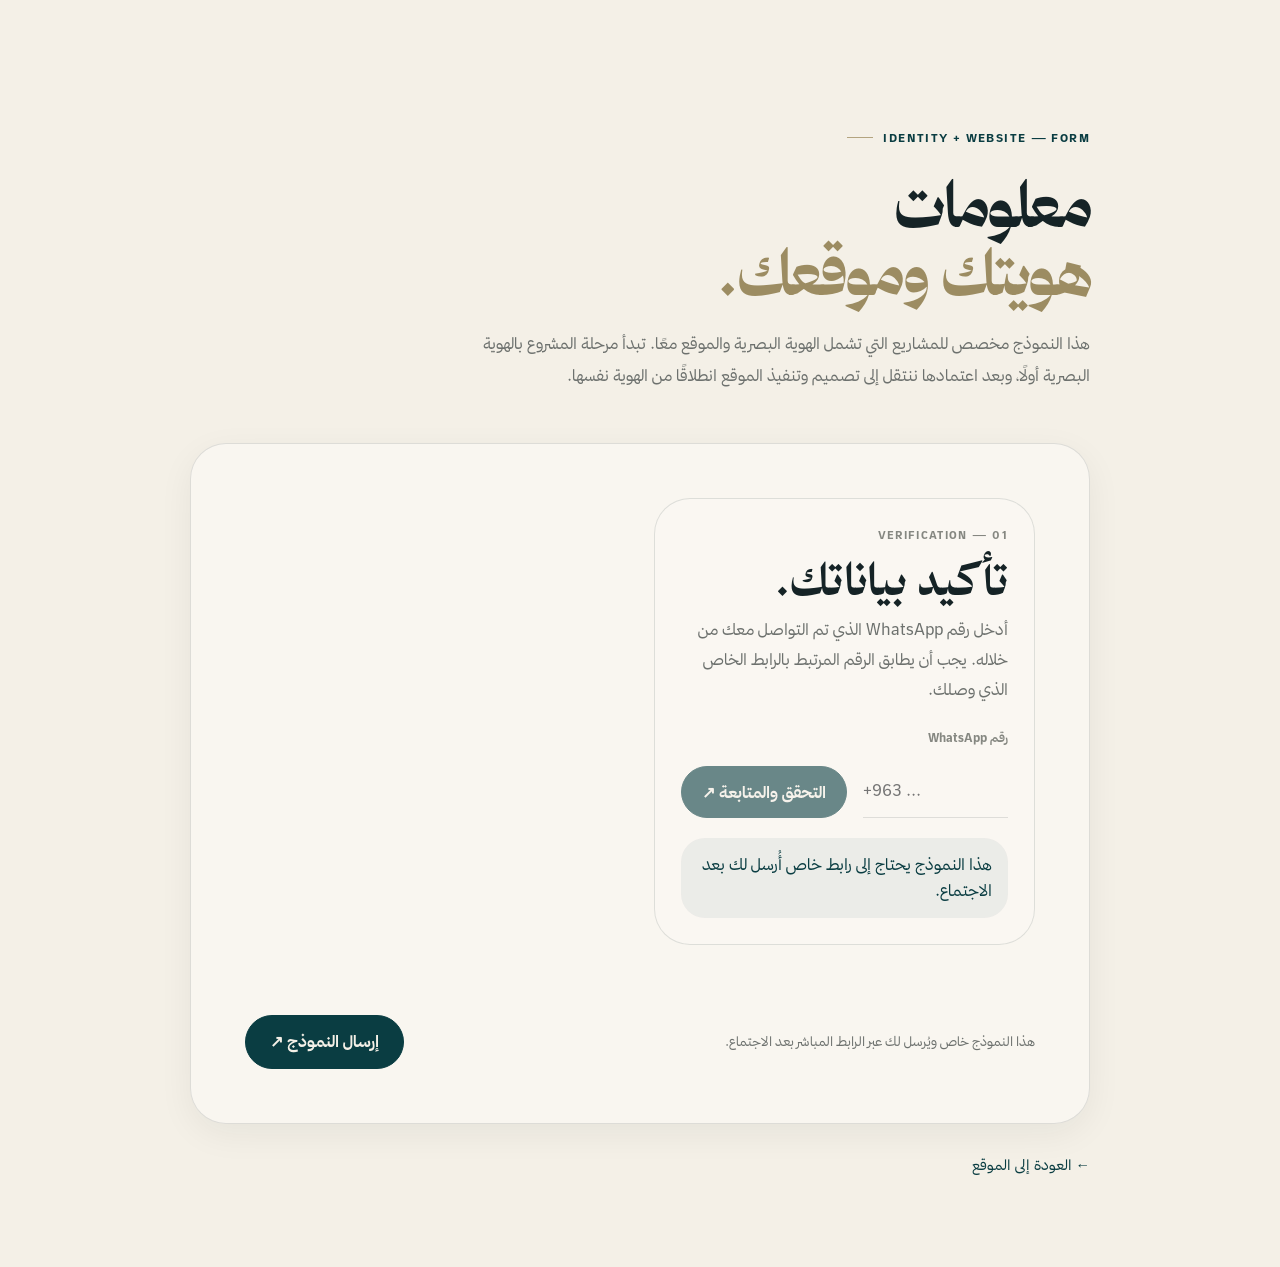
==== form-identity-website/index.html @ 408573a0 "3.8" ====
<!DOCTYPE html><html lang="ar" dir="rtl"><head><meta charset="UTF-8"><meta name="viewport" content="width=device-width, initial-scale=1.0"><meta name="robots" content="noindex, nofollow"><title>معلومات الهوية والموقع | أحمد خليل</title><link rel="icon" type="image/png" href="../assets/images/ahmad-icon.png"><link rel="stylesheet" href="../css/variables.css"><link rel="stylesheet" href="../css/reset.css"><link rel="stylesheet" href="../css/background.css"><link rel="stylesheet" href="../css/base.css"><link rel="stylesheet" href="../css/components.css"><link rel="stylesheet" href="../css/sections.css"><link rel="stylesheet" href="../css/responsive.css"><link rel="stylesheet" href="../css/forms.css"></head><body class="site-body"><main class="form-page"><div class="container form-page-shell"><header class="form-page-head"><p class="section-label">IDENTITY + WEBSITE — FORM</p><h1 class="form-page-title">معلومات <span>هويتك وموقعك.</span></h1><p class="form-page-intro">هذا النموذج مخصص للمشاريع التي تشمل الهوية البصرية والموقع معًا. تبدأ مرحلة المشروع بالهوية البصرية أولًا، وبعد اعتمادها ننتقل إلى تصميم وتنفيذ الموقع انطلاقًا من الهوية نفسها.</p></header><section class="form-card"><form class="form-page-form combined-questionnaire" id="identity-website-form" action="#" method="POST"><div class="form-verification" id="form-verification"><div class="form-verification-head"><p class="form-verification-label">01 — VERIFICATION</p><h2>تأكيد بياناتك.</h2><p>أدخل رقم WhatsApp الذي تم التواصل معك من خلاله. يجب أن يطابق الرقم المرتبط بالرابط الخاص الذي وصلك.</p></div><div class="form-verification-row"><label for="verify-whatsapp-number">رقم WhatsApp</label><input id="verify-whatsapp-number" type="tel" inputmode="tel" dir="ltr" placeholder="+963 ..." autocomplete="tel"><button type="button" id="verify-whatsapp">التحقق والمتابعة ↗</button></div><div id="verify-message" class="page-message" hidden></div></div><input type="hidden" name="token" id="form-token"><input type="hidden" name="client-id" id="verified-client-id"><input type="hidden" name="project-id" id="verified-project-id"><input type="hidden" name="whatsapp" id="verified-whatsapp"><div id="combined-fields" hidden><div class="form-section-divider"><p class="section-label">02 — IDENTITY</p><h2>الهوية البصرية</h2><p>هذا القسم يمثل الأساس الذي سينطلق منه الموقع لاحقًا.</p></div>
<div class="form-page-field full"><label for="identity-q1">1. ما هي اللغة الرئيسية؟ وهل تريد استخدام لغة واحدة فقط؟</label><textarea id="identity-q1" name="identity-q1" required></textarea></div>
<div class="form-page-field full"><label for="identity-q2">2. ما هي الطريقة الصحيحة لكتابة الاسم باللغة/اللغات المختارة؟</label><textarea id="identity-q2" name="identity-q2"></textarea></div>
<div class="form-page-field full"><label for="identity-q3">3. ما هو معنى الاسم بالضبط؟ ولماذا تم اختيار هذا الاسم بالتحديد؟</label><textarea id="identity-q3" name="identity-q3"></textarea></div>
<div class="form-page-field full"><label for="identity-q4">4. من هم المنافسون الرئيسيون لك؟</label><textarea id="identity-q4" name="identity-q4"></textarea></div>
<div class="form-page-field full"><label for="identity-q5">5. ما الذي يميزك عن هؤلاء المنافسين؟</label><textarea id="identity-q5" name="identity-q5"></textarea></div>
<div class="form-page-field full"><label for="identity-q6">6. ما هي الفكرة التي تريد مني أن أعمل عليها أثناء تصميم الشعار؟</label><textarea id="identity-q6" name="identity-q6"></textarea></div>
<div class="form-page-field full"><label for="identity-q7">7. هل سيحتوي الشعار على رسالة قصيرة "Slogan"؟ وما هو؟</label><textarea id="identity-q7" name="identity-q7"></textarea></div>
<div class="form-page-field full"><label for="identity-q8">8. ما الرسالة أو العاطفة التي تريد أن يصورها شعارك؟</label><textarea id="identity-q8" name="identity-q8"></textarea></div>
<div class="form-page-field full"><label for="identity-q9">9. ما هي الشعارات/الهويات التي قد نالت إعجابك؟ (صورة/رابط)</label><textarea id="identity-q9" name="identity-q9"></textarea></div>
<div class="form-page-field full"><label for="identity-q10">10. ما هي الخطوط التي تحبها؟ (صورة/رابط/اسم خط)</label><textarea id="identity-q10" name="identity-q10"></textarea></div>
<div class="form-page-field full"><label for="identity-q11">11. هل هناك ألوان محددة تريد استخدامها؟ (صورة/رابط/لون/كود اللون)</label><textarea id="identity-q11" name="identity-q11"></textarea></div>
<div class="form-page-field full"><label for="identity-q12">12. ما هي الشعارات التي تكرهها؟ (صورة/رابط)</label><textarea id="identity-q12" name="identity-q12"></textarea></div>
<div class="form-page-field full"><label for="identity-q13">13. ما هي الألوان التي تكرهها؟ (صورة/رابط/لون)</label><textarea id="identity-q13" name="identity-q13"></textarea></div>
<div class="form-page-field full"><label for="identity-q14">14. ما هي الخطوط التي تكرهها؟ (صورة/رابط/اسم خط)</label><textarea id="identity-q14" name="identity-q14"></textarea></div>
<div class="form-page-field full"><label>15. ما هي العناصر المطلوبة للهوية البصرية بالضبط؟</label><div class="form-checks">
<label><input type="checkbox" name="identity-elements[]" value="تصميم شعار"> تصميم شعار</label><label><input type="checkbox" name="identity-elements[]" value="الألوان والخطوط"> الألوان والخطوط</label><label><input type="checkbox" name="identity-elements[]" value="الأوراق الرسمية"> الأوراق الرسمية (ترويسة، بطاقة عمل، ...إلخ)</label><label><input type="checkbox" name="identity-elements[]" value="التعبئة والتغليف والمطبوعات"> التعبئة والتغليف والمطبوعات</label><label><input type="checkbox" name="identity-elements[]" value="أنماط العلامة التجارية"> أنماط العلامة التجارية</label><label><input type="checkbox" name="identity-elements[]" value="أيقونات العلامة التجارية"> أيقونات العلامة التجارية</label><label><input type="checkbox" name="identity-elements[]" value="وسائل التواصل الاجتماعي"> وسائل التواصل الاجتماعي (الأغلفة والملف الشخصي)</label><label><input type="checkbox" name="identity-elements[]" value="أسلوب التصوير الفوتوغرافي"> أسلوب التصوير الفوتوغرافي (كيفية استخدام الصور)</label><label><input type="checkbox" name="identity-elements[]" value="إرشادات هوية العلامة التجارية"> إرشادات هوية العلامة التجارية (كيفية استخدام العلامة التجارية)</label><label><input type="checkbox" name="identity-elements[]" value="عناصر إضافية"> عناصر إضافية (الملصقات، الهدايا، ...إلخ)</label><label><input type="checkbox" name="identity-elements[]" value="تصميم الموقع"> تصميم الموقع</label></div></div>
<div class="form-page-field full"><label>16. ما هو نمط الشعارات الذي تفضله؟ (اختر واحد أو إثنين فقط)</label><div class="form-checks"><label><input type="checkbox" name="identity-logo-style[]" value="شعار حرفي"> شعار حرفي</label><label><input type="checkbox" name="identity-logo-style[]" value="شعار رمزي"> شعار رمزي</label><label><input type="checkbox" name="identity-logo-style[]" value="شعار نصي"> شعار نصي</label><label><input type="checkbox" name="identity-logo-style[]" value="شعار مزيج"> شعار مزيج</label><label><input type="checkbox" name="identity-logo-style[]" value="شعار رسومي / شخصية"> شعار رسومي / شخصية</label></div></div>
<div class="form-page-field"><label for="brand-name">اسم العميل / العلامة</label><input id="identity-brand-name" name="identity-brand-name" type="text" required></div><div class="form-page-field"><label for="brand-whatsapp">رقم واتساب</label><input id="brand-whatsapp" name="whatsapp" type="tel" inputmode="tel" dir="ltr" placeholder="+963 ..." required></div>
<div class="form-section-divider"><p class="section-label">03 — WEBSITE</p><h2>الموقع الشخصي</h2><p>بعد تحديد أساس الهوية، ننتقل إلى المعلومات الخاصة بالموقع ومحتواه وتجربته.</p></div>
<div class="form-page-field full"><label for="website-q1">1. ما الهدف الرئيسي من الموقع؟ وماذا تريد أن يحقق للزائر أو لك؟</label><textarea id="website-q1" name="website-q1" required></textarea></div>
<div class="form-page-field full"><label for="website-q2">2. من هو الجمهور المستهدف للموقع؟ ومن تريد أن يصل إليه أولًا؟</label><textarea id="website-q2" name="website-q2" required></textarea></div>
<div class="form-page-field full"><label for="website-q3">3. ما المعلومات أو الخدمات الأساسية التي تريد عرضها في الموقع؟</label><textarea id="website-q3" name="website-q3" required></textarea></div>
<div class="form-page-field full"><label for="website-q4">4. ما الصفحات أو الأقسام التي تتوقع وجودها في الموقع؟</label><textarea id="website-q4" name="website-q4" placeholder="مثال: الرئيسية، عني، الخدمات، الأعمال، تواصل..."></textarea></div>
<div class="form-page-field full"><label for="website-q5">5. هل لديك محتوى جاهز للموقع؟ (نبذة، نصوص، صور، أعمال، روابط، شهادات...)</label><textarea id="website-q5" name="website-q5"></textarea></div>
<div class="form-page-field full"><label for="website-q6">6. هل توجد معلومات أو صفحات أو أقسام لا تريد إضافتها للموقع؟</label><textarea id="website-q6" name="website-q6"></textarea></div>
<div class="form-page-field full"><label for="website-q7">7. ما اللغات التي تريد استخدامها في الموقع؟ وهل تريد الموقع ثنائي اللغة؟</label><textarea id="website-q7" name="website-q7" required></textarea></div>
<div class="form-page-field full"><label for="website-q8">8. ما الانطباع الذي تريد أن يتركه الموقع عنك؟ صف الإحساس أو الشخصية التي تريدها.</label><textarea id="website-q8" name="website-q8" required></textarea></div>
<div class="form-page-field full"><label for="website-q9">9. هل لديك مواقع أعجبتك أو تريد الاستفادة منها كمرجع؟ أرسل الروابط واذكر ما أعجبك في كل موقع.</label><textarea id="website-q9" name="website-q9"></textarea></div>
<div class="form-page-field full"><label for="website-q10">10. هل هناك مواقع أو أساليب لا تعجبك؟ أرسل الروابط أو صف ما تريد تجنبه.</label><textarea id="website-q10" name="website-q10"></textarea></div>
<div class="form-page-field full"><label for="website-q11">11. هل لديك هوية بصرية معتمدة أو ألوان وخطوط يجب الالتزام بها؟</label><textarea id="website-q11" name="website-q11"></textarea></div>
<div class="form-page-field full"><label for="website-q12">12. ما الأعمال أو المشاريع أو الإنجازات التي تريد إبرازها في الموقع؟ وكيف تفضل ترتيبها أو عرضها؟</label><textarea id="website-q12" name="website-q12"></textarea></div>
<div class="form-page-field full"><label for="website-q13">13. ما طرق التواصل أو الروابط التي تريد أن تكون واضحة للزائر؟</label><textarea id="website-q13" name="website-q13" placeholder="مثال: WhatsApp، Email، Instagram، LinkedIn، Behance..."></textarea></div>
<div class="form-page-field full"><label for="website-q14">14. هل تحتاج إلى وظائف أو تفاعلات محددة داخل الموقع؟</label><textarea id="website-q14" name="website-q14" placeholder="مثال: نموذج تواصل، روابط خارجية، معرض أعمال، مشاركة، تبديل لغة، حركات بسيطة..."></textarea></div>
<div class="form-page-field full"><label for="website-q15">15. هل لديك دومين أو موقع حالي نحتاج إلى الاعتماد عليه أو تطويره؟ أرسل الرابط إن وجد.</label><textarea id="website-q15" name="website-q15"></textarea></div>
<div class="form-page-field full"><label for="website-q16">16. هل هناك أي متطلبات أو ملاحظات أو تفاصيل إضافية يجب أن أعرفها قبل بدء تصميم الموقع؟</label><textarea id="website-q16" name="website-q16"></textarea></div>
<div class="form-page-field"><label for="website-name">اسم العميل / صاحب الموقع</label><input id="website-client-name" name="website-client-name" type="text" required></div>
<div class="form-page-field"><label for="website-whatsapp">رقم WhatsApp</label><input id="website-whatsapp" name="whatsapp" type="tel" inputmode="tel" dir="ltr" placeholder="+963 ..." required readonly></div>
</div><div class="form-page-submit"><span class="form-page-note">هذا النموذج خاص ويُرسل لك عبر الرابط المباشر بعد الاجتماع.</span><button type="submit">إرسال النموذج ↗</button></div></form><div id="form-message" class="page-message" hidden></div></section><a class="form-page-back" href="../">← العودة إلى الموقع</a></div></main><script src="../js/form-config.js"></script><script src="../js/form-schema.js"></script><script src="../js/form-guard.js"></script><script src="../js/identity-website-form.js"></script></body></html>
---- css/variables.css ----
/* =========================================
   AHMAD KHALEL — BRAND TOKENS
   Local font system
   ========================================= */

@font-face {
    font-family: "Thmanyah Sans";
    src: url("../assets/fonts/sans/thmanyahsans-Light.otf") format("opentype");
    font-weight: 300;
    font-style: normal;
    font-display: swap;
}

@font-face {
    font-family: "Thmanyah Sans";
    src: url("../assets/fonts/sans/thmanyahsans-Regular.otf") format("opentype");
    font-weight: 400;
    font-style: normal;
    font-display: swap;
}

@font-face {
    font-family: "Thmanyah Sans";
    src: url("../assets/fonts/sans/thmanyahsans-Medium.otf") format("opentype");
    font-weight: 500;
    font-style: normal;
    font-display: swap;
}

@font-face {
    font-family: "Thmanyah Sans";
    src: url("../assets/fonts/sans/thmanyahsans-Bold.otf") format("opentype");
    font-weight: 700;
    font-style: normal;
    font-display: swap;
}

@font-face {
    font-family: "Thmanyah Sans";
    src: url("../assets/fonts/sans/thmanyahsans-Black.otf") format("opentype");
    font-weight: 900;
    font-style: normal;
    font-display: swap;
}

@font-face {
    font-family: "Thmanyah Serif Display";
    src: url("../assets/fonts/serifdisplay/thmanyahserifdisplay-Light.otf") format("opentype");
    font-weight: 300;
    font-style: normal;
    font-display: swap;
}

@font-face {
    font-family: "Thmanyah Serif Display";
    src: url("../assets/fonts/serifdisplay/thmanyahserifdisplay-Regular.otf") format("opentype");
    font-weight: 400;
    font-style: normal;
    font-display: swap;
}

@font-face {
    font-family: "Thmanyah Serif Display";
    src: url("../assets/fonts/serifdisplay/thmanyahserifdisplay-Medium.otf") format("opentype");
    font-weight: 500;
    font-style: normal;
    font-display: swap;
}

@font-face {
    font-family: "Thmanyah Serif Display";
    src: url("../assets/fonts/serifdisplay/thmanyahserifdisplay-Bold.otf") format("opentype");
    font-weight: 700;
    font-style: normal;
    font-display: swap;
}

@font-face {
    font-family: "Thmanyah Serif Display";
    src: url("../assets/fonts/serifdisplay/thmanyahserifdisplay-Black.otf") format("opentype");
    font-weight: 900;
    font-style: normal;
    font-display: swap;
}

:root {
    --color-bg: #F4F0E7;
    --color-bg-soft: #EDE7D9;
    --color-surface: #FBF9F4;
    --color-surface-strong: #E6DFD0;

    --color-text: #152326;
    --color-text-muted: #6D716E;
    --color-text-soft: #858781;

    --color-primary: #0A3D42;
    --color-primary-hover: #062F33;
    --color-accent: #B3A480;
    --color-accent-deep: #9C8C62;

    --color-border: rgba(21, 35, 38, 0.12);
    --color-border-strong: rgba(21, 35, 38, 0.22);
    --color-light-border: rgba(255, 255, 255, 0.16);

    --font-body: "Thmanyah Sans", sans-serif;
    --font-display: "Thmanyah Serif Display", serif;

    --text-xs: 0.72rem;
    --text-sm: 0.875rem;
    --text-base: 1rem;
    --text-lg: 1.125rem;

    --container-width: 1240px;
    --container-padding: 28px;
    --section-spacing: clamp(88px, 10vw, 144px);

    --radius-sm: 14px;
    --radius-md: 24px;
    --radius-lg: 36px;
    --radius-xl: 52px;
    --radius-pill: 999px;

    --shadow-soft: 0 18px 60px rgba(21, 35, 38, 0.08);
    --shadow-card: 0 10px 35px rgba(21, 35, 38, 0.06);

    --transition-fast: 180ms cubic-bezier(0.22, 1, 0.36, 1);
    --transition-normal: 360ms cubic-bezier(0.22, 1, 0.36, 1);
    --transition-slow: 700ms cubic-bezier(0.22, 1, 0.36, 1);
}
---- css/background.css ----
/* =========================================
   BACKGROUND SYSTEM
   ========================================= */

body {
    background:
        radial-gradient(circle at 10% 8%, rgba(179, 164, 128, 0.11), transparent 24rem),
        radial-gradient(circle at 92% 20%, rgba(10, 61, 66, 0.08), transparent 28rem),
        var(--color-bg);
}

.site-body {
    position: relative;
    isolation: isolate;
}

.site-body::before {
    content: "";
    position: fixed;
    inset: 0;
    z-index: -3;
    pointer-events: none;
    background:
        linear-gradient(90deg, transparent 0, transparent calc(100% - 1px), rgba(21, 35, 38, 0.03) 100%);
    opacity: 0.45;
}

.brand-decoration {
    position: fixed;
    z-index: -2;
    pointer-events: none;
    border-radius: 999px;
    filter: blur(0.2px);
    opacity: 0.45;
}

.brand-decoration-teal {
    width: 320px;
    height: 320px;
    left: -180px;
    top: 34%;
    background: rgba(10, 61, 66, 0.08);
}

.brand-decoration-gold {
    width: 260px;
    height: 260px;
    right: -130px;
    top: 9%;
    background: rgba(179, 164, 128, 0.14);
}

@media (max-width: 768px) {
    .brand-decoration-teal {
        width: 220px;
        height: 220px;
        left: -150px;
    }

    .brand-decoration-gold {
        width: 180px;
        height: 180px;
        right: -100px;
    }
}
---- css/base.css ----
/* =========================================
   LAYOUT SYSTEM
   ========================================= */

.container {
    width: min(
        100% - (var(--container-padding) * 2),
        var(--container-width)
    );
    margin-inline: auto;
}

section {
    width: 100%;
}

.section {
    position: relative;
    padding-block: var(--section-spacing);
}

.section-brand::before {
    content: "";
    position: absolute;
    left: var(--container-padding);
    right: var(--container-padding);
    top: 0;
    height: 1px;
    background: var(--color-border);
}

.section-label {
    display: inline-flex;
    align-items: center;
    gap: 10px;
    margin-bottom: 22px;
    color: var(--color-primary);
    font-family: var(--font-body);
    font-size: var(--text-xs);
    font-weight: 700;
    letter-spacing: 0.12em;
    direction: ltr;
    text-transform: uppercase;
}

.section-label::before {
    content: "";
    width: 26px;
    height: 1px;
    background: var(--color-accent);
}

.section-title {
    font-family: var(--font-display);
    font-weight: 700;
    max-width: 620px;
    font-size: clamp(2.2rem, 4.4vw, 4.35rem);
    line-height: 1.2;
    letter-spacing: -0.045em;
}

.section-title span {
    display: block;
    color: var(--color-accent-deep);
}

[dir="rtl"] .section-title {
    letter-spacing: -0.035em;
}
---- css/components.css ----
/* =========================================
   HEADER
   ========================================= */

.site-header {
    position: sticky;
    top: 0;
    z-index: 1000;
    width: 100%;
    background: rgba(244, 240, 231, 0.96);
    border-bottom: 1px solid transparent;
    backdrop-filter: blur(18px);
    -webkit-backdrop-filter: blur(18px);
    transform: translateY(0);
    transition:
        transform var(--transition-normal),
        background var(--transition-normal),
        border-color var(--transition-normal);
}

.site-header.header-scrolled {
    border-bottom-color: var(--color-border);
    background: rgba(244, 240, 231, 0.88);
}

.site-header.header-hidden {
    transform: translateY(-110%);
}

.header-inner {
    min-height: 82px;
    display: flex;
    align-items: center;
    justify-content: space-between;
    gap: 28px;
}

.brand {
    position: relative;
    display: inline-flex;
    flex-direction: column;
    align-items: flex-start;
    justify-content: center;
    flex-shrink: 0;
    line-height: 1;
}

.brand-logo {
    display: block;
    width: clamp(118px, 10vw, 156px);
    height: auto;
    object-fit: contain;
}

.brand-logo-en { display: none; }
html[dir="ltr"] .brand-logo-ar { display: none; }
html[dir="ltr"] .brand-logo-en { display: block; }

.brand::before {
    content: "";
    position: absolute;
    width: 8px;
    height: 8px;
    right: -15px;
    top: -4px;
    transform: rotate(45deg);
    border-radius: 2px;
    background: var(--color-primary);
}


.main-nav {
    display: flex;
    align-items: center;
    gap: 8px;
    margin-inline: auto;
    padding: 6px;
    border: 1px solid var(--color-border);
    border-radius: var(--radius-pill);
    background: rgba(251, 249, 244, 0.7);
}

.nav-link {
    position: relative;
    padding: 9px 13px;
    border-radius: var(--radius-pill);
    color: var(--color-text-muted);
    font-size: var(--text-sm);
    transition:
        color var(--transition-fast),
        background var(--transition-fast),
        transform var(--transition-fast);
}

.nav-link:hover,
.nav-link.active {
    color: var(--color-primary);
    background: rgba(179, 164, 128, 0.13);
}

.nav-link:active {
    transform: scale(0.98);
}

.nav-link::after {
    display: none;
}

.language-toggle,
.header-cta,
.menu-toggle {
    flex-shrink: 0;
}

.language-toggle {
    min-width: 42px;
    height: 42px;
    display: inline-flex;
    align-items: center;
    justify-content: center;
    padding-inline: 9px;
    border: 1px solid var(--color-border-strong);
    border-radius: var(--radius-pill);
    color: var(--color-primary);
    background: transparent;
    font-family: var(--font-body);
    font-size: 0.72rem;
    font-weight: 700;
    letter-spacing: 0.03em;
    direction: ltr;
    transition: all var(--transition-fast);
}

.language-toggle:hover {
    background: var(--color-primary);
    color: var(--color-bg);
    border-color: var(--color-primary);
}

.header-cta {
    min-height: 44px;
    display: inline-flex;
    align-items: center;
    justify-content: center;
    padding-inline: 19px;
    border-radius: var(--radius-pill);
    color: var(--color-bg);
    background: var(--color-primary);
    font-size: var(--text-sm);
    font-weight: 700;
    transition:
        transform var(--transition-fast),
        background var(--transition-fast);
}

.header-cta:hover {
    background: var(--color-primary-hover);
    transform: translateY(-2px);
}

.menu-toggle {
    display: none;
    width: 44px;
    height: 44px;
    align-items: center;
    justify-content: center;
    flex-direction: column;
    gap: 6px;
    border: 1px solid var(--color-border-strong);
    border-radius: 50%;
}

.menu-toggle span {
    width: 18px;
    height: 1.5px;
    background: var(--color-primary);
    transition: transform var(--transition-normal);
}

.menu-toggle.active span:first-child {
    transform: translateY(3.75px) rotate(45deg);
}

.menu-toggle.active span:last-child {
    transform: translateY(-3.75px) rotate(-45deg);
}

/* =========================================
   HERO
   ========================================= */

.hero-content {
    position: relative;
    z-index: 2;
}

.hero-eyebrow {
    display: inline-flex;
    align-items: center;
    gap: 11px;
    margin-bottom: 25px;
    color: var(--color-primary);
    font-size: var(--text-sm);
    font-weight: 600;
}

.hero-eyebrow::before {
    content: "";
    width: 34px;
    height: 1px;
    background: var(--color-accent);
}

.hero-description {
    max-width: 620px;
    margin-top: 30px;
    color: var(--color-text-muted);
    font-size: 1.03rem;
    line-height: 2;
}

.hero-actions {
    display: flex;
    align-items: center;
    gap: 12px;
    margin-top: 38px;
}

.button {
    min-height: 54px;
    display: inline-flex;
    align-items: center;
    justify-content: center;
    gap: 10px;
    padding-inline: 23px;
    border-radius: var(--radius-pill);
    font-size: var(--text-sm);
    font-weight: 700;
    transition:
        transform var(--transition-fast),
        background var(--transition-fast),
        color var(--transition-fast),
        border-color var(--transition-fast);
}

.button-primary {
    color: var(--color-bg);
    background: var(--color-primary);
    box-shadow: 0 12px 28px rgba(10, 61, 66, 0.16);
}

.button-primary:hover {
    background: var(--color-primary-hover);
    transform: translateY(-3px);
}

.button-secondary {
    border: 1px solid var(--color-border-strong);
    color: var(--color-primary);
    background: rgba(251, 249, 244, 0.62);
}

.button-secondary:hover {
    border-color: var(--color-primary);
    background: var(--color-surface);
    transform: translateY(-3px);
}

.hero-brand-composition {
    min-height: 510px;
}

.hero-visual-frame {
    position: relative;
    width: min(100%, 470px);
    aspect-ratio: 1 / 1;
    display: flex;
    align-items: center;
    justify-content: center;
    overflow: hidden;
    border: 1px solid rgba(10, 61, 66, 0.16);
    border-radius: 43% 57% 50% 50% / 49% 47% 53% 51%;
    background:
        radial-gradient(circle at 34% 28%, rgba(179, 164, 128, 0.20), transparent 28%),
        linear-gradient(145deg, #F9F7F0, #E9E1D2);
    box-shadow: var(--shadow-soft);
    animation: hero-breathe 8s ease-in-out infinite;
}

.hero-visual-frame::after {
    content: "";
    position: absolute;
    inset: 16px;
    border: 1px solid rgba(10, 61, 66, 0.10);
    border-radius: 46% 54% 55% 45% / 51% 47% 53% 49%;
}

.hero-profile-image {
    position: absolute;
    inset: 7%;
    z-index: 1;
    width: 86%;
    height: 86%;
    object-fit: contain;
    object-position: center;
    filter: drop-shadow(0 18px 28px rgba(10, 61, 66, 0.14));
}

.hero-shape {
    position: absolute;
    pointer-events: none;
    border-radius: 36% 64% 48% 52% / 58% 41% 59% 42%;
}

.hero-shape-large {
    width: 54%;
    height: 54%;
    background: var(--color-primary);
    left: 8%;
    bottom: 4%;
    transform: rotate(-17deg);
    opacity: 0.96;
}

.hero-shape-small {
    width: 28%;
    height: 28%;
    right: 4%;
    top: 12%;
    background: var(--color-accent);
    transform: rotate(18deg);
}

.hero-diamond {
    position: absolute;
    width: 34px;
    height: 34px;
    z-index: 3;
    border-radius: 7px;
    transform: rotate(45deg);
    background: var(--color-primary);
}

.hero-diamond-top {
    top: 11%;
    left: 18%;
}

.hero-diamond-bottom {
    right: 18%;
    bottom: 13%;
    width: 24px;
    height: 24px;
    background: var(--color-accent);
}

.hero-visual-number,
.hero-visual-text,
.hero-visual-line {
    position: absolute;
    z-index: 4;
}

.hero-visual-number {
    top: 28px;
    right: 34px;
    color: var(--color-primary);
    font-family: var(--font-body);
    font-size: 0.72rem;
    font-weight: 700;
    letter-spacing: 0.08em;
}

.hero-visual-line {
    width: 74px;
    height: 1px;
    left: 34px;
    top: 50%;
    background: var(--color-accent);
    transform: rotate(-8deg);
}

.hero-visual-text {
    left: 28px;
    bottom: 28px;
    color: rgba(244, 240, 231, 0.9);
    font-family: var(--font-body);
    font-size: 0.77rem;
    font-weight: 700;
    line-height: 1.35;
    letter-spacing: 0.15em;
    direction: ltr;
}

@keyframes hero-breathe {
    0%, 100% { transform: translateY(0) rotate(0deg); }
    50% { transform: translateY(-6px) rotate(1deg); }
}

/* =========================================
   ABOUT
   ========================================= */

.about-inner {
    display: grid;
    grid-template-columns: 0.82fr 1.18fr;
    gap: clamp(50px, 9vw, 120px);
    align-items: start;
}

.section-intro {
    position: sticky;
    top: 120px;
}

.about-content {
    max-width: 700px;
}

.about-lead {
    max-width: 680px;
    font-size: clamp(1.42rem, 2.3vw, 2.1rem);
    line-height: 1.72;
    font-weight: 500;
    letter-spacing: -0.02em;
}

.about-text {
    margin-top: 25px;
    color: var(--color-text-muted);
    line-height: 2.05;
}

.about-details {
    display: grid;
    grid-template-columns: repeat(3, 1fr);
    gap: 14px;
    margin-top: 52px;
}

.about-detail {
    min-height: 150px;
    display: flex;
    flex-direction: column;
    justify-content: space-between;
    gap: 24px;
    padding: 22px;
    border: 1px solid var(--color-border);
    border-radius: var(--radius-md);
    background: rgba(251, 249, 244, 0.62);
    transition:
        transform var(--transition-normal),
        border-color var(--transition-normal),
        background var(--transition-normal);
}

.about-detail:hover {
    transform: translateY(-5px);
    border-color: rgba(10, 61, 66, 0.24);
    background: var(--color-surface);
}

.about-detail-number {
    color: var(--color-accent-deep);
    font-family: var(--font-body);
    font-size: 0.7rem;
    font-weight: 700;
    letter-spacing: 0.1em;
}

.about-detail strong {
    display: block;
    font-size: 1rem;
}

.about-detail div span {
    display: block;
    margin-top: 5px;
    color: var(--color-text-muted);
    font-family: var(--font-body);
    font-size: 0.68rem;
    direction: ltr;
}

.about-link {
    display: inline-flex;
    align-items: center;
    gap: 10px;
    margin-top: 38px;
    padding-bottom: 6px;
    border-bottom: 1px solid var(--color-primary);
    color: var(--color-primary);
    font-size: var(--text-sm);
    font-weight: 700;
    transition: gap var(--transition-normal);
}

.about-link:hover {
    gap: 17px;
}

/* =========================================
   SERVICES
   ========================================= */

.services-header,
.work-header,
.process-header {
    display: grid;
    grid-template-columns: 1fr 0.9fr;
    gap: clamp(40px, 8vw, 100px);
    align-items: end;
    margin-bottom: 58px;
}

.services-intro,
.work-intro,
.process-intro {
    max-width: 500px;
    color: var(--color-text-muted);
    line-height: 2;
}

.services-list {
    display: grid;
    gap: 14px;
}

.service-item {
    position: relative;
    display: grid;
    grid-template-columns: 74px 1fr 44px;
    gap: 26px;
    align-items: center;
    padding: 32px 34px;
    overflow: hidden;
    border: 1px solid var(--color-border);
    border-radius: var(--radius-lg);
    background: rgba(251, 249, 244, 0.64);
    transition:
        transform var(--transition-normal),
        border-color var(--transition-normal),
        background var(--transition-normal),
        box-shadow var(--transition-normal);
}

.service-item::before {
    content: "";
    position: absolute;
    width: 140px;
    height: 140px;
    left: -90px;
    bottom: -80px;
    border-radius: 48% 52% 50% 50%;
    background: rgba(10, 61, 66, 0.06);
    transition: transform var(--transition-slow);
}

.service-item:hover {
    transform: translateY(-6px);
    border-color: rgba(10, 61, 66, 0.22);
    background: var(--color-surface);
    box-shadow: var(--shadow-card);
}

.service-link {
    color: inherit;
    text-decoration: none;
}


.service-item:hover::before {
    transform: scale(1.3);
}

.service-number {
    align-self: start;
    padding-top: 5px;
    color: var(--color-accent-deep);
    font-family: var(--font-body);
    font-size: 0.74rem;
    font-weight: 700;
    letter-spacing: 0.08em;
}

.service-main {
    position: relative;
    z-index: 1;
}

.service-title-row {
    display: flex;
    align-items: baseline;
    gap: 14px;
    flex-wrap: wrap;
}

.service-title-row h3 {
    font-size: clamp(1.45rem, 2.3vw, 2.2rem);
    letter-spacing: -0.025em;
}

.service-title-en {
    color: var(--color-text-soft);
    font-family: var(--font-body);
    font-size: 0.63rem;
    font-weight: 700;
    letter-spacing: 0.12em;
    direction: ltr;
}

.service-main p {
    max-width: 700px;
    margin-top: 12px;
    color: var(--color-text-muted);
    font-size: 0.95rem;
    line-height: 1.95;
}

.service-arrow,
.project-arrow {
    position: relative;
    z-index: 1;
    display: inline-flex;
    align-items: center;
    justify-content: center;
    width: 44px;
    height: 44px;
    border: 1px solid var(--color-border);
    border-radius: 50%;
    color: var(--color-primary);
    font-family: var(--font-body);
    font-size: 1.15rem;
    transition:
        transform var(--transition-normal),
        background var(--transition-normal),
        color var(--transition-normal);
}

.service-item:hover .service-arrow {
    transform: translate(-3px, -3px) rotate(4deg);
    background: var(--color-primary);
    color: var(--color-bg);
}

.services-footer {
    display: flex;
    align-items: center;
    justify-content: space-between;
    gap: 24px;
    margin-top: 36px;
}

.services-footer p {
    color: var(--color-text-muted);
    font-size: var(--text-sm);
}

/* =========================================
   WORK
   ========================================= */

.work-filter {
    display: flex;
    align-items: center;
    gap: 8px;
    margin-top: 20px;
    padding: 8px;
    width: fit-content;
    border: 1px solid var(--color-border);
    border-radius: var(--radius-pill);
    background: rgba(251, 249, 244, 0.72);
}

.filter-button {
    padding: 9px 14px;
    border-radius: var(--radius-pill);
    color: var(--color-text-muted);
    font-size: var(--text-sm);
    transition:
        color var(--transition-fast),
        background var(--transition-fast);
}

.filter-button:hover,
.filter-button.active {
    color: var(--color-primary);
    background: rgba(179, 164, 128, 0.15);
}

.projects-grid {
    display: grid;
    grid-template-columns: repeat(2, 1fr);
    gap: 26px;
    margin-top: 34px;
}

.project-card {
    min-width: 0;
}

.project-image {
    position: relative;
    width: 100%;
    aspect-ratio: 4 / 3;
    overflow: hidden;
    border: 1px solid var(--color-border);
    border-radius: var(--radius-lg);
    background:
        linear-gradient(145deg, rgba(10, 61, 66, 0.97), rgba(13, 53, 57, 0.90));
    transition:
        transform var(--transition-normal),
        box-shadow var(--transition-normal);
}

.project-card:nth-child(2) .project-image {
    background:
        linear-gradient(145deg, #E9E1D2, #F7F4ED);
}

.project-card:nth-child(3) .project-image {
    background:
        linear-gradient(145deg, #B3A480, #C6B99A);
}

.project-card:nth-child(4) .project-image {
    background:
        linear-gradient(145deg, #0A3D42, #193E40);
}

.project-card:hover .project-image {
    transform: translateY(-5px);
    box-shadow: var(--shadow-card);
}

.project-image::before,
.project-image::after {
    content: "";
    position: absolute;
    border-radius: 50%;
}

.project-image::before {
    width: 42%;
    height: 72%;
    right: -7%;
    top: -12%;
    background: rgba(179, 164, 128, 0.45);
    transform: rotate(20deg);
}

.project-image::after {
    width: 30px;
    height: 30px;
    left: 18%;
    bottom: 15%;
    border-radius: 7px;
    background: var(--color-bg);
    transform: rotate(45deg);
}

.project-placeholder-content {
    position: absolute;
    inset: 0;
    z-index: 1;
    display: flex;
    align-items: flex-start;
    justify-content: flex-end;
    flex-direction: column;
    gap: 8px;
    padding: 28px;
}

.project-placeholder-content span {
    color: rgba(244, 240, 231, 0.72);
    font-family: var(--font-body);
    font-size: 0.68rem;
    font-weight: 700;
    letter-spacing: 0.14em;
    direction: ltr;
}

.project-card:nth-child(2) .project-placeholder-content span,
.project-card:nth-child(3) .project-placeholder-content span {
    color: rgba(21, 35, 38, 0.62);
}

.project-placeholder-content strong {
    color: var(--color-bg);
    font-size: 1.28rem;
}

.project-card:nth-child(2) .project-placeholder-content strong,
.project-card:nth-child(3) .project-placeholder-content strong {
    color: var(--color-primary);
}

.project-info {
    display: flex;
    align-items: flex-start;
    justify-content: space-between;
    gap: 20px;
    padding: 17px 3px 0;
}

.project-info h3 {
    font-size: 1.05rem;
}

.project-info p {
    margin-top: 5px;
    color: var(--color-text-muted);
    font-family: var(--font-body);
    font-size: 0.68rem;
    direction: ltr;
}

.project-card:hover .project-arrow {
    transform: translate(-3px, -3px);
    background: var(--color-primary);
    color: var(--color-bg);
}

.project-card.is-hidden {
    display: none;
}

.work-footer {
    margin-top: 38px;
    padding-top: 20px;
    border-top: 1px solid var(--color-border);
}

.work-footer p {
    color: var(--color-text-soft);
    font-size: var(--text-sm);
}

/* =========================================
   PROCESS
   ========================================= */

.process-list {
    display: grid;
    gap: 14px;
}

.process-item {
    display: grid;
    grid-template-columns: 64px 1fr 90px;
    gap: 26px;
    align-items: center;
    padding: 30px 34px;
    border: 1px solid var(--color-border);
    border-radius: var(--radius-lg);
    background: rgba(251, 249, 244, 0.64);
    transition:
        transform var(--transition-normal),
        border-color var(--transition-normal),
        background var(--transition-normal);
}

.process-item:hover {
    transform: translateY(-4px);
    border-color: rgba(10, 61, 66, 0.22);
    background: var(--color-surface);
}

.process-number {
    color: var(--color-accent-deep);
    font-family: var(--font-body);
    font-size: 0.72rem;
    font-weight: 700;
    letter-spacing: 0.08em;
}

.process-content {
    max-width: 710px;
}

.process-title {
    display: flex;
    align-items: baseline;
    gap: 14px;
    flex-wrap: wrap;
}

.process-title h3 {
    font-size: clamp(1.35rem, 2.2vw, 2rem);
}

.process-title span {
    color: var(--color-text-soft);
    font-family: var(--font-body);
    font-size: 0.63rem;
    font-weight: 700;
    letter-spacing: 0.12em;
    direction: ltr;
}

.process-content p {
    margin-top: 10px;
    color: var(--color-text-muted);
    font-size: 0.94rem;
    line-height: 1.95;
}

.process-status {
    justify-self: end;
    min-width: 74px;
    padding: 7px 11px;
    border: 1px solid rgba(10, 61, 66, 0.14);
    border-radius: var(--radius-pill);
    color: var(--color-primary);
    background: rgba(179, 164, 128, 0.10);
    font-size: 0.72rem;
    text-align: center;
}

.process-note {
    display: flex;
    align-items: center;
    gap: 16px;
    margin-top: 30px;
    padding: 21px 24px;
    border: 1px solid var(--color-border);
    border-radius: var(--radius-md);
    background: rgba(179, 164, 128, 0.10);
}

.process-note-mark {
    display: flex;
    align-items: center;
    justify-content: center;
    width: 36px;
    height: 36px;
    flex-shrink: 0;
    border-radius: 50%;
    color: var(--color-bg);
    background: var(--color-primary);
    font-family: var(--font-body);
}

.process-note p {
    color: var(--color-text-muted);
    font-size: 0.88rem;
}

/* =========================================
   CONTACT
   ========================================= */

.contact {
    overflow: hidden;
    background: var(--color-primary);
    color: var(--color-bg);
}

.contact::before {
    content: "";
    position: absolute;
    width: 480px;
    height: 480px;
    right: -170px;
    top: -180px;
    border-radius: 48% 52% 60% 40% / 45% 54% 46% 55%;
    background: rgba(179, 164, 128, 0.13);
}

.contact-inner {
    position: relative;
    z-index: 1;
}

.contact .section-label {
    color: rgba(244, 240, 231, 0.72);
}

.contact .section-label::before {
    background: var(--color-accent);
}

.contact-title {
    font-family: var(--font-display);
    font-weight: 700;
    max-width: 730px;
    margin-top: 12px;
    font-size: clamp(2.2rem, 4.2vw, 4.45rem);
    line-height: 0.98;
    letter-spacing: -0.055em;
}

.contact-title span {
    display: block;
    color: var(--color-accent);
}

.contact-description {
    max-width: 460px;
    margin-top: 28px;
    color: rgba(244, 240, 231, 0.68);
    font-size: 1rem;
    line-height: 2;
}

.contact-details {
    margin-top: 52px;
    border-top: 1px solid var(--color-light-border);
}

.contact-method {
    display: flex;
    align-items: center;
    justify-content: space-between;
    gap: 24px;
    padding-block: 23px;
    border-bottom: 1px solid var(--color-light-border);
    transition:
        padding-inline var(--transition-normal),
        color var(--transition-fast);
}

.contact-method:hover {
    padding-inline: 10px;
    color: var(--color-accent);
}

.contact-method-info {
    display: flex;
    flex-direction: column;
    gap: 7px;
}

.contact-method-label {
    color: rgba(244, 240, 231, 0.48);
    font-family: var(--font-body);
    font-size: 0.63rem;
    font-weight: 700;
    letter-spacing: 0.13em;
    direction: ltr;
}

.contact-method-value {
    font-family: var(--font-body);
    font-size: 1rem;
    direction: ltr;
}

.contact-method-arrow {
    font-size: 1.2rem;
    transition: transform var(--transition-fast);
}

.contact-method:hover .contact-method-arrow {
    transform: translate(-3px, -3px);
}

.social-media {
    padding-top: 40px;
}

.social-media-header {
    display: flex;
    align-items: baseline;
    justify-content: space-between;
    gap: 20px;
    margin-bottom: 17px;
}

.social-username {
    color: #f4f0e78f;
    font-family: var(--font-body);
    font-size: 0.78rem;
    direction: ltr;
}

.social-links {
    display: grid;
    grid-template-columns: repeat(4, minmax(0, 1fr));
    gap: 10px;
}

.social-link {
    display: flex;
    align-items: center;
    gap: 12px;
    min-height: 58px;
    padding: 12px 15px;
    border: 1px solid var(--color-light-border);
    border-radius: var(--radius-md);
    color: rgba(244, 240, 231, 0.72);
    transition:
        transform var(--transition-fast),
        background var(--transition-fast),
        color var(--transition-fast),
        border-color var(--transition-fast);
}

.social-link:hover {
    transform: translateY(-3px);
    color: var(--color-bg);
    border-color: rgba(179, 164, 128, 0.5);
    background: rgba(179, 164, 128, 0.10);
}

.social-icon {
    width: 29px;
    height: 29px;
    display: flex;
    align-items: center;
    justify-content: center;
    flex-shrink: 0;
}

.social-icon img {
    width: 28px;
    height: 28px;
    object-fit: contain;
}

.social-name {
    font-size: 0.82rem;
    direction: ltr;
}

.social-arrow {
    margin-inline-start: auto;
    font-size: 0.8rem;
}

.contact-form-wrapper {
    position: relative;
    z-index: 1;
    margin-top: 74px;
    padding-top: 58px;
    border-top: 1px solid var(--color-light-border);
}

.contact-form-heading {
    display: grid;
    grid-template-columns: 0.72fr 1.28fr;
    gap: 28px;
    margin-bottom: 48px;
}

.contact-form-heading .section-label {
    grid-column: 1;
}

.contact-form-heading h3 {
    grid-column: 2;
    font-family: var(--font-display);
    font-weight: 700;
    font-size: clamp(1.85rem, 3.5vw, 3.35rem);
    line-height: 1.05;
    letter-spacing: -0.04em;
}

.contact-form-heading p:last-child {
    grid-column: 2;
    max-width: 520px;
    margin-top: -10px;
    color: rgba(244, 240, 231, 0.60);
    font-size: 0.9rem;
    line-height: 1.9;
}

.contact-form {
    display: grid;
    grid-template-columns: repeat(2, 1fr);
    gap: 30px 28px;
}

.form-field {
    display: flex;
    flex-direction: column;
    gap: 9px;
}

.form-field-full,
.form-submit {
    grid-column: 1 / -1;
}

.form-field label {
    color: rgba(244, 240, 231, 0.58);
    font-size: 0.7rem;
}

.form-field input,
.form-field select,
.form-field textarea {
    width: 100%;
    min-height: 50px;
    padding: 14px 0;
    border: 0;
    border-bottom: 1px solid rgba(244, 240, 231, 0.20);
    outline: none;
    color: var(--color-bg);
    background: transparent;
    font-family: inherit;
    font-size: 0.92rem;
    border-radius: 0;
    transition: border-color var(--transition-fast);
}

.form-field input::placeholder,
.form-field textarea::placeholder {
    color: rgba(244, 240, 231, 0.32);
}

.form-field input:focus,
.form-field select:focus,
.form-field textarea:focus {
    border-color: var(--color-accent);
}

.form-field select {
    cursor: pointer;
    appearance: none;
}

.form-field select option {
    color: var(--color-text);
    background: var(--color-surface);
}

.form-field textarea {
    min-height: 145px;
    resize: vertical;
    line-height: 1.8;
}

.whatsapp-field {
    display: grid;
    grid-template-columns: minmax(118px, 0.34fr) minmax(0, 1fr);
    gap: 12px;
    align-items: stretch;
}

.whatsapp-field .whatsapp-country,
.whatsapp-field input {
    min-width: 0;
}

.whatsapp-field .whatsapp-country {
    padding-inline: 12px;
    border: 1px solid rgba(244, 240, 231, 0.20);
    border-radius: var(--radius-md);
    text-align: left;
}

.whatsapp-field .whatsapp-country:focus {
    border-color: var(--color-accent);
}

.form-submit {
    display: flex;
    justify-content: flex-start;
    margin-top: 6px;
}

.form-submit-button {
    display: inline-flex;
    align-items: center;
    gap: 18px;
    min-height: 54px;
    padding: 0 22px;
    border: 1px solid rgba(244, 240, 231, 0.22);
    border-radius: var(--radius-pill);
    color: var(--color-bg);
    background: rgba(244, 240, 231, 0.04);
    font-size: 0.9rem;
    cursor: pointer;
    transition:
        gap var(--transition-normal),
        background var(--transition-normal),
        border-color var(--transition-normal),
        transform var(--transition-fast);
}

.form-submit-button:hover {
    gap: 26px;
    border-color: rgba(179, 164, 128, 0.65);
    background: rgba(179, 164, 128, 0.12);
    transform: translateY(-2px);
}

.form-status {
    grid-column: 1 / -1;
    padding: 12px 0;
    font-size: 0.85rem;
    line-height: 1.8;
}

.form-status[data-status="success"] {
    color: #B8D4B8;
}

.form-status[data-status="error"] {
    color: #E2B5B5;
}

/* =========================================
   FOOTER
   ========================================= */

.site-footer {
    background: var(--color-bg-soft);
    border-top: 1px solid var(--color-border);
}

.footer-main {
    position: relative;
    display: grid;
    grid-template-columns: 1.35fr 0.75fr 0.9fr;
    gap: 70px;
    padding-block: 66px;
}

.footer-brand {
    max-width: 430px;
}

.footer-brand .brand::before {
    top: -5px;
}

.footer-description {
    max-width: 370px;
    margin-top: 24px;
    color: var(--color-text-muted);
    font-size: 0.88rem;
    line-height: 1.95;
}

.footer-navigation,
.footer-social {
    display: flex;
    flex-direction: column;
    align-items: flex-start;
    gap: 10px;
}

.footer-heading {
    margin-bottom: 8px;
    color: var(--color-text-soft);
    font-size: 0.68rem;
    font-weight: 700;
}

.footer-navigation a {
    color: var(--color-text);
    font-size: 0.84rem;
    transition:
        color var(--transition-fast),
        transform var(--transition-fast);
}

.footer-navigation a:hover {
    color: var(--color-primary);
    transform: translateX(-4px);
}

.footer-contact-row {
    width: 100%;
    display: flex;
    align-items: center;
    gap: 10px;
    padding: 9px 0;
    color: var(--color-text);
    border-bottom: 1px solid var(--color-border);
    transition:
        color var(--transition-fast),
        transform var(--transition-fast);
}

.footer-contact-row:hover {
    color: var(--color-primary);
    transform: translateX(-3px);
}

.footer-contact-icon {
    width: 21px;
    height: 21px;
    display: flex;
    align-items: center;
    justify-content: center;
    flex-shrink: 0;
}

.footer-contact-icon svg {
    width: 18px;
    height: 18px;
}

.footer-contact-arrow {
    margin-inline-start: auto;
    font-size: 0.78rem;
}

.footer-social-icons {
    display: flex;
    align-items: center;
    gap: 9px;
    margin-top: 11px;
}

.footer-social-icon {
    width: 39px;
    height: 39px;
    display: flex;
    align-items: center;
    justify-content: center;
    border: 1px solid var(--color-border-strong);
    border-radius: 50%;
    color: var(--color-primary);
    background: rgba(251, 249, 244, 0.5);
    transition:
        transform var(--transition-fast),
        background var(--transition-fast),
        border-color var(--transition-fast);
}

.footer-social-icon:hover {
    transform: translateY(-3px);
    border-color: var(--color-primary);
    background: var(--color-surface);
}

.footer-social-icon img {
    width: 40px;
    height: 40px;
    object-fit: contain;
}

.back-to-top {
    position: absolute;
    right: 0;
    bottom: 66px;
    width: 44px;
    height: 44px;
    display: flex;
    align-items: center;
    justify-content: center;
    border: 1px solid var(--color-border-strong);
    border-radius: 50%;
    color: var(--color-primary);
    background: var(--color-bg);
    transition:
        transform var(--transition-fast),
        background var(--transition-fast);
}

.back-to-top:hover {
    transform: translateY(-4px);
    background: var(--color-surface);
}

.back-to-top svg {
    width: 17px;
    height: 17px;
}

.footer-bottom {
    display: flex;
    align-items: center;
    justify-content: space-between;
    gap: 24px;
    padding-block: 19px;
    border-top: 1px solid var(--color-border);
}

.footer-bottom p {
    color: var(--color-text-soft);
    font-family: var(--font-body);
    font-size: 0.68rem;
    direction: ltr;
}

.footer-bottom strong {
    color: var(--color-primary);
}

/* =========================================
   FLOATING ACTIONS
   ========================================= */

.floating-actions {
    position: fixed;
    right: 22px;
    bottom: 22px;
    z-index: 900;
    display: flex;
    flex-direction: column;
    align-items: center;
    gap: 10px;
}

.floating-share {
    width: 47px;
    height: 47px;
    display: flex;
    align-items: center;
    justify-content: center;
    border: 1px solid var(--color-border-strong);
    border-radius: 50%;
    color: var(--color-primary);
    background: rgba(251, 249, 244, 0.94);
    box-shadow: 0 12px 28px rgba(21, 35, 38, 0.10);
    transition:
        transform var(--transition-fast),
        box-shadow var(--transition-fast);
}

.floating-share:hover {
    transform: translateY(-3px);
    box-shadow: 0 16px 34px rgba(21, 35, 38, 0.14);
}

.floating-share svg {
    width: 19px;
    height: 19px;
}

.floating-whatsapp {
    position: relative;
    width: 62px;
    height: 62px;
    display: flex;
    align-items: center;
    justify-content: center;
    border-radius: 50%;
    color: var(--color-bg);
    background: var(--color-primary);
    box-shadow:
        0 0 0 6px rgba(10, 61, 66, 0.08),
        0 14px 32px rgba(10, 61, 66, 0.22);
    transition:
        transform var(--transition-fast),
        box-shadow var(--transition-fast);
}

.floating-whatsapp::before {
    content: "";
    position: absolute;
    inset: -5px;
    border: 1px solid rgba(10, 61, 66, 0.22);
    border-radius: 50%;
    animation: whatsapp-pulse 2.8s ease-out infinite;
}

.floating-whatsapp:hover {
    transform: scale(1.06);
    box-shadow:
        0 0 0 8px rgba(10, 61, 66, 0.06),
        0 18px 40px rgba(10, 61, 66, 0.30);
}

.floating-whatsapp svg {
    position: relative;
    z-index: 1;
    width: 33px;
    height: 33px;
}

@keyframes whatsapp-pulse {
    0% { transform: scale(0.92); opacity: 0.75; }
    70% { transform: scale(1.18); opacity: 0; }
    100% { transform: scale(1.18); opacity: 0; }
}

@media (prefers-reduced-motion: reduce) {
    .hero-visual-frame,
    .floating-whatsapp::before {
        animation: none !important;
    }

    *,
    *::before {
        transition-duration: 0.01ms !important;
    }
}

/* =========================================
   SERVICE DETAILS / ACCORDION
   ========================================= */

.service-accordion {
    align-items: start;
}

.service-accordion .service-main {
    min-width: 0;
}

.service-toggle {
    position: relative;
    z-index: 2;
    display: inline-flex;
    align-items: center;
    justify-content: center;
    width: 44px;
    height: 44px;
    margin-top: 2px;
    border: 1px solid var(--color-border);
    border-radius: 50%;
    background: transparent;
    color: var(--color-primary);
    font-family: var(--font-body);
    font-size: 1.15rem;
    cursor: pointer;
    transition:
        transform var(--transition-normal),
        background var(--transition-normal),
        color var(--transition-normal),
        border-color var(--transition-normal);
}

.service-toggle:hover,
.service-toggle:focus-visible {
    background: var(--color-primary);
    color: var(--color-bg);
    border-color: var(--color-primary);
    outline: none;
}

.service-toggle span {
    display: block;
    transition: transform var(--transition-normal);
}

.service-accordion.is-open .service-toggle span {
    transform: rotate(180deg);
}

.service-accordion.is-open {
    border-color: rgba(10, 61, 66, 0.18);
    background: var(--color-surface);
}

.service-details {
    margin-top: 24px;
    padding-top: 22px;
    border-top: 1px solid var(--color-border);
    animation: serviceDetailsIn 360ms cubic-bezier(0.22, 1, 0.36, 1);
}

.service-features {
    display: grid;
    grid-template-columns: repeat(2, minmax(0, 1fr));
    gap: 10px 24px;
}

.service-features span {
    position: relative;
    padding-inline-start: 16px;
    color: var(--color-text-muted);
    font-size: 0.9rem;
    line-height: 1.75;
}

.service-features span::before {
    content: "";
    position: absolute;
    top: 0.72em;
    inset-inline-start: 0;
    width: 5px;
    height: 5px;
    border-radius: 50%;
    background: var(--color-accent-deep);
}

.service-meta {
    display: grid;
    grid-template-columns: repeat(2, minmax(0, 1fr));
    gap: 18px 28px;
    margin-top: 22px;
}

.service-meta > div,
.service-details-note {
    display: flex;
    flex-direction: column;
    gap: 6px;
}

.service-meta strong,
.service-details-note strong {
    color: var(--color-primary);
    font-size: 0.8rem;
}

.service-meta span,
.service-details-note span {
    color: var(--color-text-muted);
    font-size: 0.84rem;
    line-height: 1.8;
}

.service-details-note {
    max-width: 720px;
}

@keyframes serviceDetailsIn {
    from {
        opacity: 0;
        transform: translateY(-6px);
    }
    to {
        opacity: 1;
        transform: translateY(0);
    }
}

@media (max-width: 768px) {
    .service-features,
    .service-meta {
        grid-template-columns: 1fr;
    }
}

.whatsapp-field .whatsapp-country {
    border-bottom: 1px solid rgba(244, 240, 231, 0.20);
    color: var(--color-bg);
    background: transparent;
    font-family: inherit;
    font-size: 0.82rem;
    outline: none;
}

.whatsapp-field .whatsapp-country option {
    color: var(--color-text);
    background: var(--color-surface);
}

.whatsapp-field .whatsapp-country:focus-visible {
    outline: 1px solid var(--color-accent);
    outline-offset: 2px;
}

@media (max-width: 560px) {
    .whatsapp-field {
        grid-template-columns: minmax(96px, 0.42fr) minmax(0, 1fr);
    }

    .whatsapp-field .whatsapp-country {
        padding-inline: 8px;
        font-size: 0.76rem;
    }
}
---- css/sections.css ----
/* =========================================
   SECTION COMPOSITION
   ========================================= */

.hero {
    min-height: calc(100svh - 82px);
    display: flex;
    align-items: center;
    padding-block: clamp(62px, 8vw, 98px);
}

.hero-inner {
    display: grid;
    grid-template-columns: minmax(0, 1.08fr) minmax(300px, 0.92fr);
    gap: clamp(45px, 8vw, 110px);
    align-items: center;
}

.hero-title {
    font-family: var(--font-display);
    font-weight: 600;
    max-width: 2000px;
    font-size: clamp(2.8rem, 4vw, 5.9rem);
    line-height: 1.2;
    letter-spacing: -0.055em;
}

.hero-title span {
    display: block;
    color: var(--color-accent-deep);
}

.about {
    padding-top: calc(var(--section-spacing) + 12px);
}

.services,
.work,
.process {
    padding-top: var(--section-spacing);
}

.contact {
    padding-top: clamp(96px, 12vw, 170px);
    padding-bottom: clamp(84px, 10vw, 130px);
}

/* Keep the new section rhythm visually connected. */
.about + .services,
.services + .work,
.work + .process,
.process + .contact {
    margin-top: 0;
}
---- css/responsive.css ----
/* =========================================
   RESPONSIVE SYSTEM
   ========================================= */

@media (max-width: 1100px) {
    :root {
        --container-width: 1000px;
        --container-padding: 24px;
    }

    .header-inner {
        gap: 18px;
    }

    .main-nav {
        gap: 3px;
    }

    .nav-link {
        padding-inline: 10px;
    }

    .hero-inner {
        gap: 55px;
    }

    .hero-brand-composition {
        min-height: 430px;
    }

    .about-inner {
        gap: 55px;
    }

    .footer-main {
        gap: 46px;
    }
}

@media (max-width: 900px) {
    .main-nav {
        gap: 0;
    }

    .nav-link {
        padding-inline: 8px;
        font-size: 0.78rem;
    }

    .header-cta {
        padding-inline: 15px;
        font-size: 0.78rem;
    }

    .hero-inner {
        grid-template-columns: 1fr;
        gap: 45px;
    }

    .hero-content {
        max-width: 820px;
    }

    .hero-brand-composition {
        min-height: auto;
        justify-content: flex-start;
    }

    .hero-visual-frame {
        width: min(100%, 410px);
    }

    .about-inner {
        grid-template-columns: 1fr;
        gap: 42px;
    }

    .section-intro {
        position: static;
    }

    .services-header,
    .work-header,
    .process-header {
        grid-template-columns: 1fr;
        gap: 25px;
    }

    .footer-main {
        grid-template-columns: 1.15fr 0.85fr;
    }

    .footer-brand {
        grid-column: 1 / -1;
    }
}

@media (max-width: 768px) {
    :root {
        --container-padding: 20px;
        --section-spacing: 82px;
        --radius-lg: 28px;
    }

    .site-header {
        background: rgba(244, 240, 231, 0.98);
    }

    .header-inner {
        min-height: 76px;
    }

    .brand-logo { width: 122px; }
.main-nav {
        position: absolute;
        top: calc(100% + 10px);
        right: var(--container-padding);
        left: var(--container-padding);
        width: auto;
        display: flex;
        flex-direction: column;
        align-items: stretch;
        gap: 4px;
        padding: 10px;
        border-radius: 24px;
        border: 1px solid var(--color-border-strong);
        background: rgba(251, 249, 244, 0.98);
        box-shadow: 0 18px 42px rgba(21, 35, 38, 0.12);
        opacity: 0;
        visibility: hidden;
        transform: translateY(-10px) scale(0.99);
        transform-origin: top center;
        transition:
            opacity var(--transition-normal),
            visibility var(--transition-normal),
            transform var(--transition-normal);
    }

    .main-nav.open {
        opacity: 1;
        visibility: visible;
        transform: translateY(0) scale(1);
    }

    .nav-link {
        width: 100%;
        padding: 13px 14px;
        border-radius: 15px;
    }

    .header-cta {
        display: none;
    }

    .menu-toggle {
        display: flex;
    }

    .language-toggle {
        margin-inline-start: auto;
    }

    .hero {
        min-height: auto;
        padding-block: 64px 80px;
    }

    .hero-title {
        font-size: clamp(2.6rem, 10.5vw, 4.65rem);
    }

    .hero-description {
        margin-top: 24px;
        font-size: 0.98rem;
    }

    .hero-actions {
        flex-direction: column;
        align-items: stretch;
        margin-top: 30px;
    }

    .button {
        width: 100%;
    }

    .hero-brand-composition {
        justify-content: center;
        margin-top: 12px;
    }

    .hero-visual-frame {
        width: min(100%, 340px);
    }

    .hero-shape-large {
        width: 58%;
        height: 58%;
    }

    .about-details {
        grid-template-columns: 1fr;
    }

    .about-detail {
        min-height: 130px;
    }

    .services-footer {
        align-items: flex-start;
        flex-direction: column;
    }

    .service-item {
        grid-template-columns: 42px 1fr 40px;
        gap: 14px;
        padding: 24px 20px;
    }

    .service-title-row {
        gap: 7px 12px;
    }

    .service-title-row h3 {
        font-size: 1.5rem;
    }

    .projects-grid {
        grid-template-columns: 1fr;
        gap: 35px;
    }

    .process-item {
        grid-template-columns: 42px 1fr;
        gap: 14px;
        padding: 24px 20px;
    }

    .process-status {
        display: none;
    }

    .process-note {
        align-items: flex-start;
    }

    .contact {
        padding-top: 88px;
    }

    .contact-title {
        font-size: clamp(3rem, 14vw, 5.25rem);
    }

    .social-links {
        grid-template-columns: repeat(2, minmax(0, 1fr));
        gap: 8px;
    }

    .contact-form-wrapper {
        margin-top: 62px;
        padding-top: 48px;
    }

    .contact-form-heading {
        grid-template-columns: 1fr;
        gap: 16px;
        margin-bottom: 38px;
    }

    .contact-form-heading .section-label,
    .contact-form-heading h3,
    .contact-form-heading p:last-child {
        grid-column: auto;
    }

    .contact-form-heading p:last-child {
        margin-top: 0;
    }

    .contact-form {
        grid-template-columns: 1fr;
        gap: 25px;
    }

    .whatsapp-field {
        grid-template-columns: minmax(104px, 0.38fr) minmax(0, 1fr);
        gap: 9px;
    }

    .form-field-full,
    .form-submit {
        grid-column: auto;
    }

    .footer-main {
        grid-template-columns: 1fr 1fr;
        gap: 42px 30px;
        padding-block: 55px;
    }

    .footer-brand {
        grid-column: 1 / -1;
    }

    .back-to-top {
        position: static;
        grid-column: 1 / -1;
        margin-top: 4px;
    }

    .footer-bottom {
        align-items: flex-start;
        flex-direction: column;
        gap: 8px;
    }

    .floating-actions {
        right: 16px;
        bottom: 16px;
    }
}

@media (max-width: 560px) {
    :root {
        --container-padding: 16px;
        --section-spacing: 68px;
    }

    .section-label {
        margin-bottom: 17px;
    }

    .section-title {
        font-size: clamp(1.9rem, 8vw, 3.2rem);
    }

    .hero {
        padding-block: 56px 70px;
    }

    .hero-title {
        font-size: 2.35rem;
        line-height: 1.02;
    }

    .hero-description {
        font-size: 0.93rem;
    }

    .hero-visual-frame {
        width: min(100%, 285px);
    }

    .hero-visual-number {
        top: 22px;
        right: 24px;
    }

    .hero-visual-line {
        left: 24px;
        width: 54px;
    }

    .hero-visual-text {
        left: 20px;
        bottom: 20px;
        font-size: 0.66rem;
    }

    .service-item {
        grid-template-columns: 30px 1fr 36px;
        gap: 9px;
        padding: 21px 16px;
    }

    .service-number {
        font-size: 0.66rem;
    }

    .service-title-row h3 {
        font-size: 1.31rem;
    }

    .service-main p {
        font-size: 0.88rem;
    }

    .service-arrow,
    .project-arrow {
        width: 36px;
        height: 36px;
        font-size: 1rem;
    }

    .process-item {
        padding: 21px 16px;
    }

    .process-title {
        gap: 6px 10px;
    }

    .process-title h3 {
        font-size: 1.28rem;
    }

    .process-content p {
        font-size: 0.87rem;
    }

    .contact-title {
        font-size: 2.5rem;
    }

    .footer-main {
        grid-template-columns: 1fr;
    }

    .footer-brand {
        grid-column: auto;
    }

    .back-to-top {
        grid-column: auto;
        width: 42px;
        height: 42px;
    }

    .floating-share {
        width: 44px;
        height: 44px;
    }

    .floating-whatsapp {
        width: 56px;
        height: 56px;
    }

    .floating-whatsapp svg {
        width: 30px;
        height: 30px;
    }
}

@media (prefers-reduced-motion: reduce) {
    html {
        scroll-behavior: auto;
    }

    *,
    *::before,
    *::after {
        animation-duration: 0.01ms !important;
        animation-iteration-count: 1 !important;
        transition-duration: 0.01ms !important;
    }
}
---- css/forms.css ----
/* =========================================
   SERVICE / MEETING FORMS
   ========================================= */
.form-page { min-height: 100svh; padding: 120px 0 90px; background: var(--color-bg); }
.form-page-shell { max-width: 900px; margin: 0 auto; }
.form-page-head { margin-bottom: 52px; }
.form-page-title { font-family: var(--font-display); font-size: clamp(2.3rem, 5vw, 4.6rem); line-height: 1.05; letter-spacing: -0.04em; }
.form-page-title span { display:block; color:var(--color-accent-deep); }
.form-page-intro { max-width: 650px; margin-top: 22px; color: var(--color-text-muted); line-height: 2; }
.form-card { border:1px solid var(--color-border); border-radius: var(--radius-lg); background: rgba(251,249,244,.72); padding: clamp(28px,5vw,54px); box-shadow: var(--shadow-card); }
.form-page-form { display:grid; grid-template-columns:repeat(2,minmax(0,1fr)); gap:28px; }
.form-page-field { display:flex; flex-direction:column; gap:9px; }
.form-page-field.full { grid-column:1/-1; }
.form-page-field label { font-size:.74rem; font-weight:700; color:var(--color-text-soft); }
.form-page-field input,.form-page-field select,.form-page-field textarea { width:100%; min-height:52px; padding:14px 0; border:0; border-bottom:1px solid var(--color-border); background:transparent; color:var(--color-text); font:inherit; outline:none; }
.form-page-field textarea { min-height:150px; resize:vertical; line-height:1.9; }
.form-page-field input:focus,.form-page-field select:focus,.form-page-field textarea:focus { border-color:var(--color-primary); }
.form-page-submit { grid-column:1/-1; display:flex; align-items:center; justify-content:space-between; gap:20px; margin-top:8px; }
.form-page-submit button { min-height:54px; padding:0 24px; border:1px solid var(--color-primary); border-radius:var(--radius-pill); background:var(--color-primary); color:var(--color-bg); font:inherit; font-weight:700; cursor:pointer; }
.form-page-note { color:var(--color-text-muted); font-size:.82rem; }
.form-page-back { display:inline-flex; margin-top:30px; color:var(--color-primary); font-size:.9rem; text-decoration:none; }
.page-message { margin-top:20px; padding:14px 16px; border-radius:var(--radius-md); background:rgba(10,61,66,.06); color:var(--color-primary); }
@media (max-width: 700px){ .form-page{padding:96px 0 70px}.form-page-form{grid-template-columns:1fr}.form-page-field.full,.form-page-submit{grid-column:auto}.form-page-submit{align-items:flex-start;flex-direction:column}.form-page-title{font-size:2.5rem}.social-link{padding:10px 8px;gap:7px}.social-icon,.social-icon img{width:23px;height:23px}.social-name{font-size:.7rem}.social-arrow{display:none} }

.form-checks{display:grid;grid-template-columns:repeat(2,minmax(0,1fr));gap:12px 18px;margin-top:4px}.form-checks label{display:flex;align-items:flex-start;gap:10px;padding:10px 12px;border:1px solid var(--color-border);border-radius:var(--radius-md);color:var(--color-text);font-size:.86rem;font-weight:400}.form-checks input{margin-top:4px;accent-color:var(--color-primary)}
@media(max-width:700px){.form-checks{grid-template-columns:1fr}}

.form-verification{padding:26px;border:1px solid var(--color-border);border-radius:var(--radius-lg);background:rgba(251,249,244,.48);margin-bottom:34px}.form-verification-head{max-width:650px}.form-verification-label{font-size:.68rem;letter-spacing:.12em;color:var(--color-text-soft);font-weight:700;margin:0 0 8px}.form-verification h2{font-family:var(--font-display);font-size:clamp(1.8rem,4vw,2.8rem);margin:0}.form-verification p:not(.form-verification-label){margin:10px 0 0;color:var(--color-text-muted);line-height:1.9}.form-verification-row{display:grid;grid-template-columns:1fr auto;gap:16px;align-items:end;margin-top:24px}.form-verification-row label{grid-column:1/-1;font-size:.74rem;font-weight:700;color:var(--color-text-soft)}.form-verification-row input{width:100%;min-height:52px;padding:14px 0;border:0;border-bottom:1px solid var(--color-border);background:transparent;color:var(--color-text);font:inherit;outline:none}.form-verification-row input:focus{border-color:var(--color-primary)}.form-verification-row button{min-height:52px;padding:0 20px;border:1px solid var(--color-primary);border-radius:var(--radius-pill);background:var(--color-primary);color:var(--color-bg);font:inherit;font-weight:700;cursor:pointer}.form-verification-row button:disabled{opacity:.6;cursor:not-allowed}.page-message.is-success{background:rgba(10,61,66,.10)}
@media(max-width:700px){.form-verification{padding:22px}.form-verification-row{grid-template-columns:1fr}.form-verification-row button{width:100%}}

.form-section-divider{margin:3rem 0 1.5rem;padding-top:2rem;border-top:1px solid var(--border-color,rgba(0,0,0,.12))}.form-section-divider h2{margin:.35rem 0}.form-section-divider p:last-child{margin:0;opacity:.72}
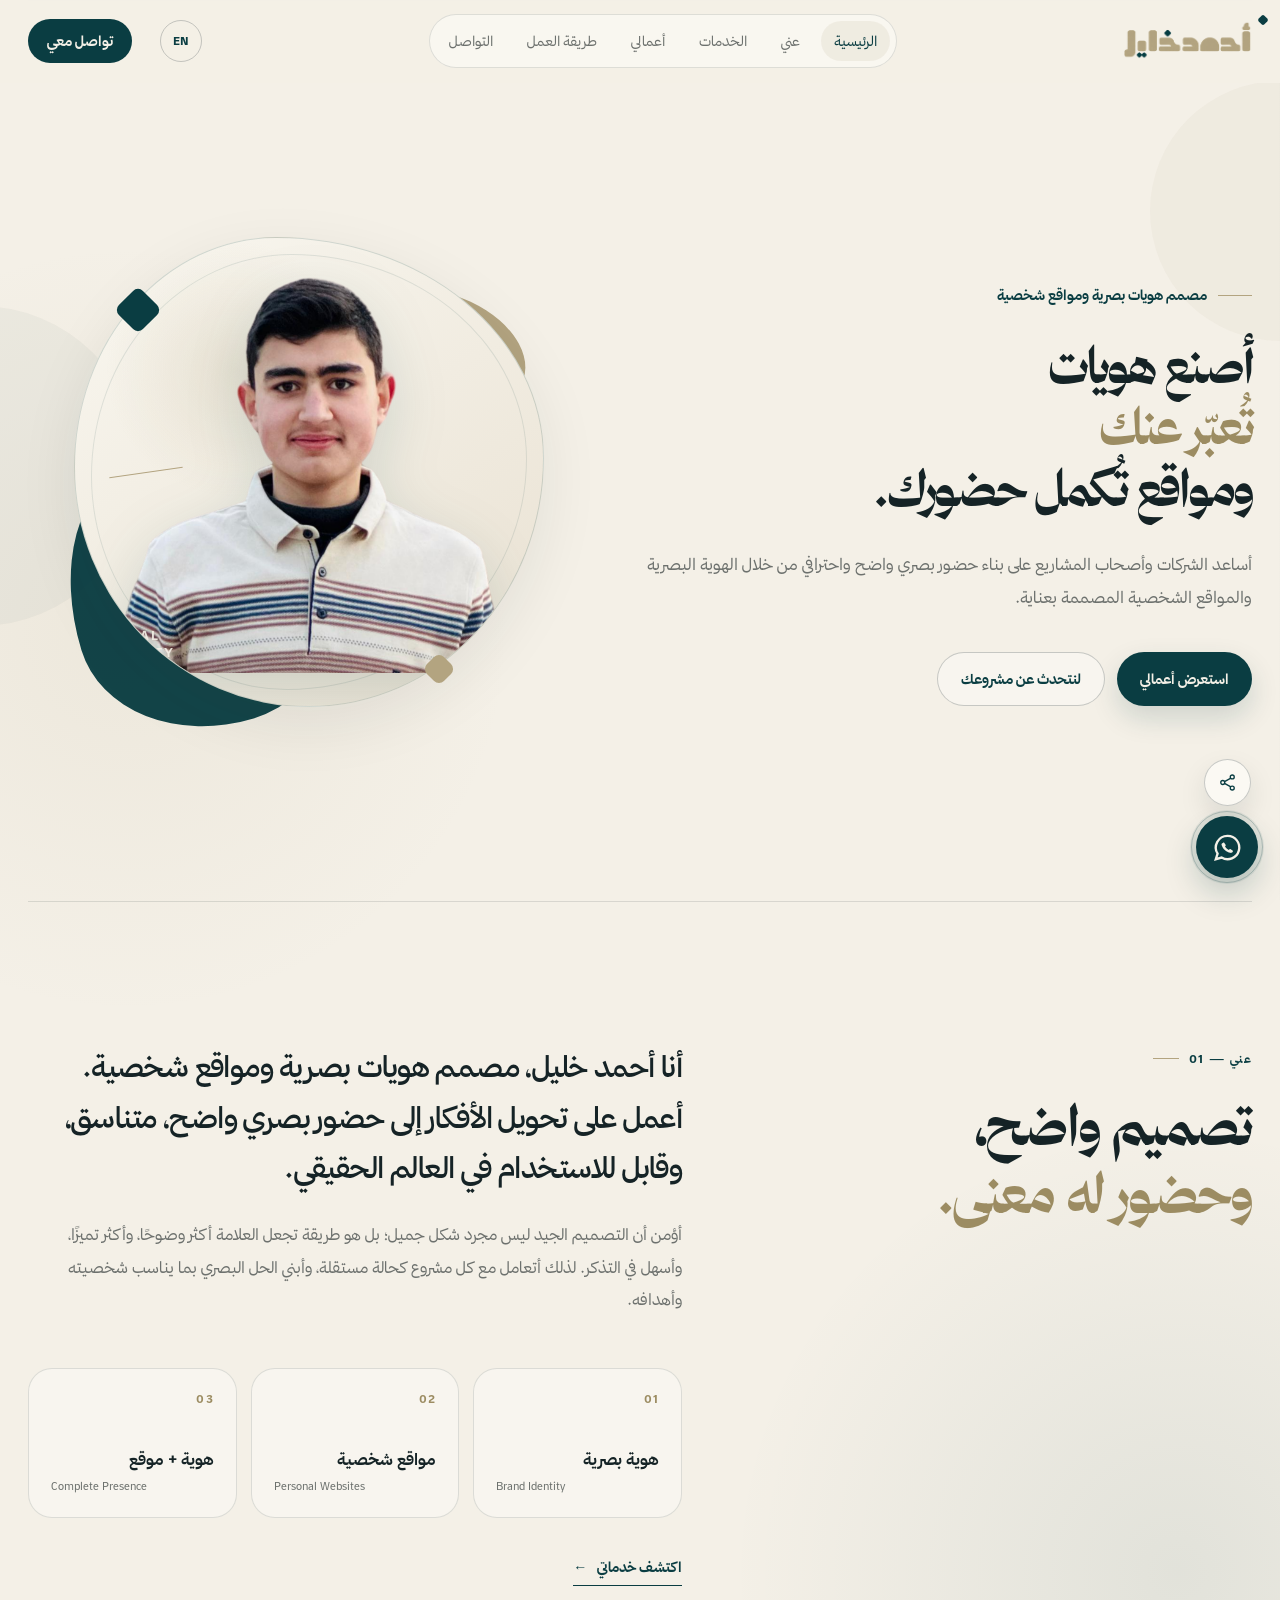
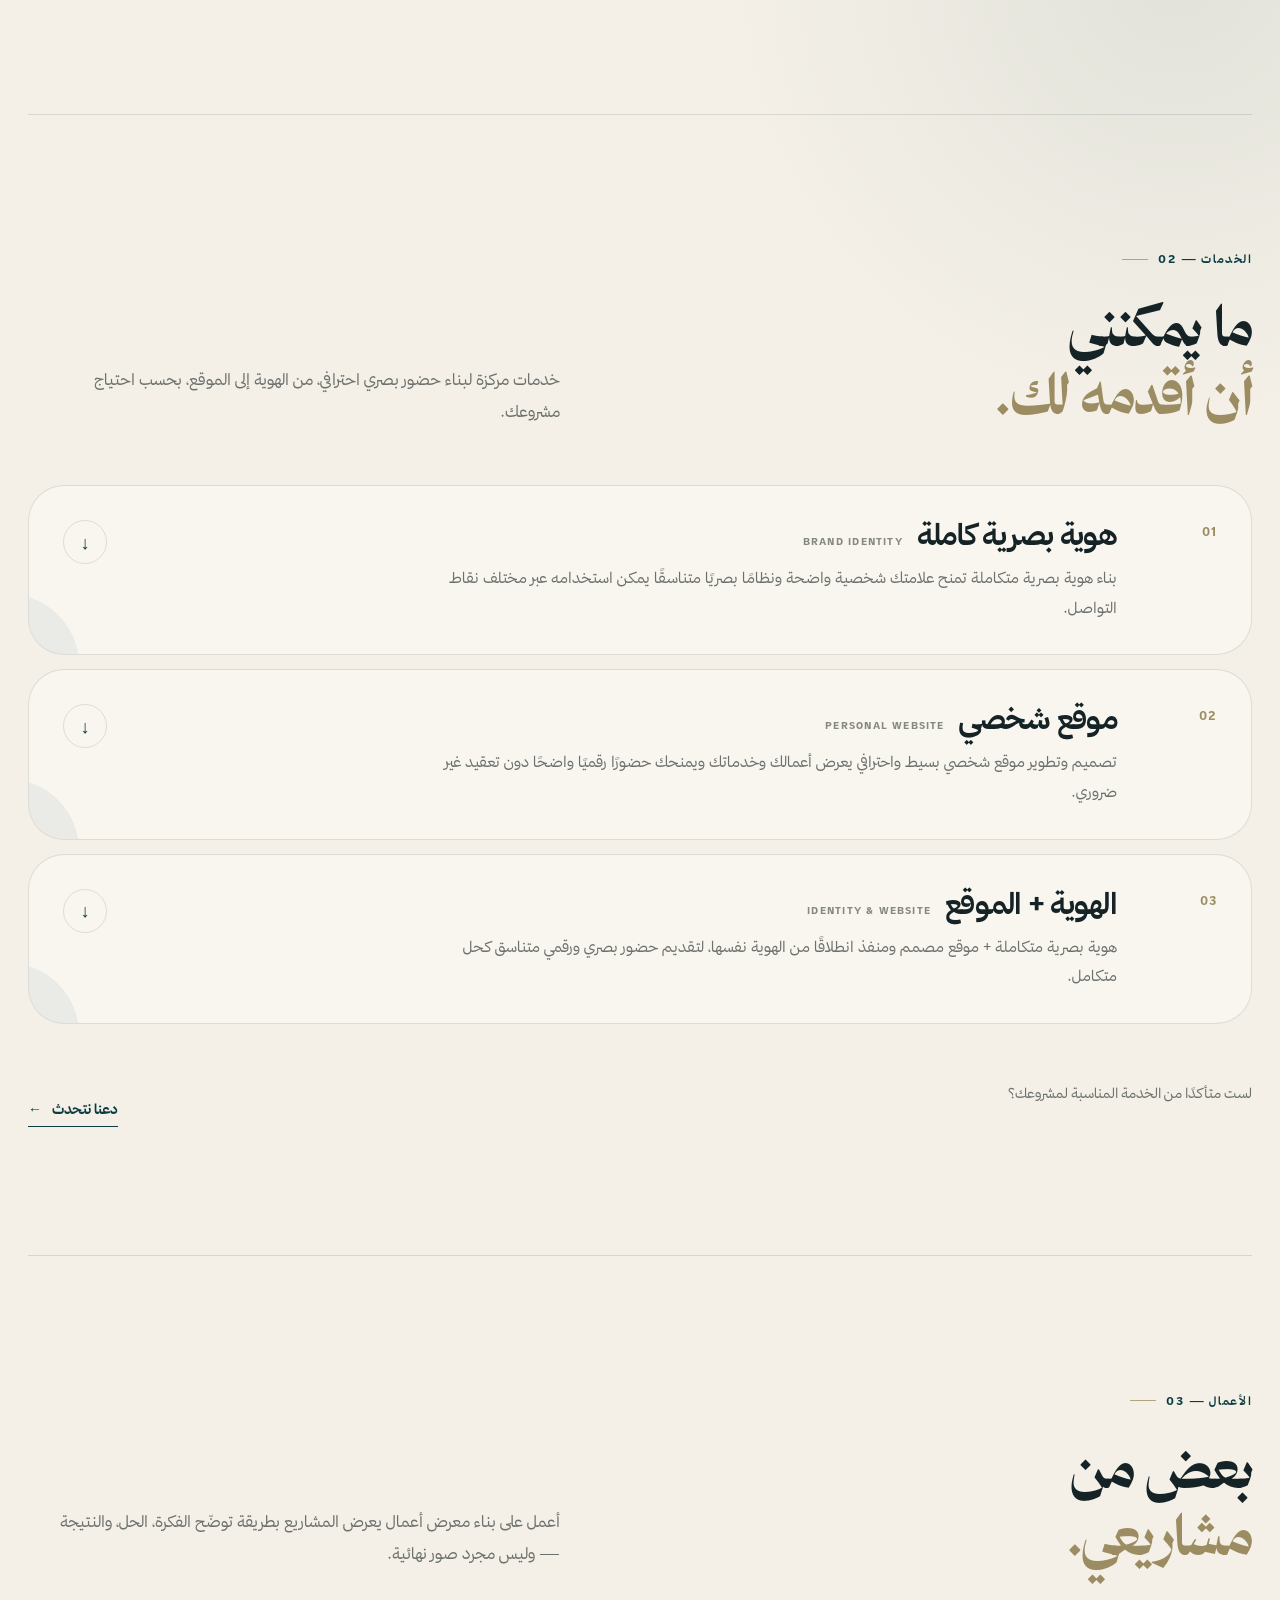
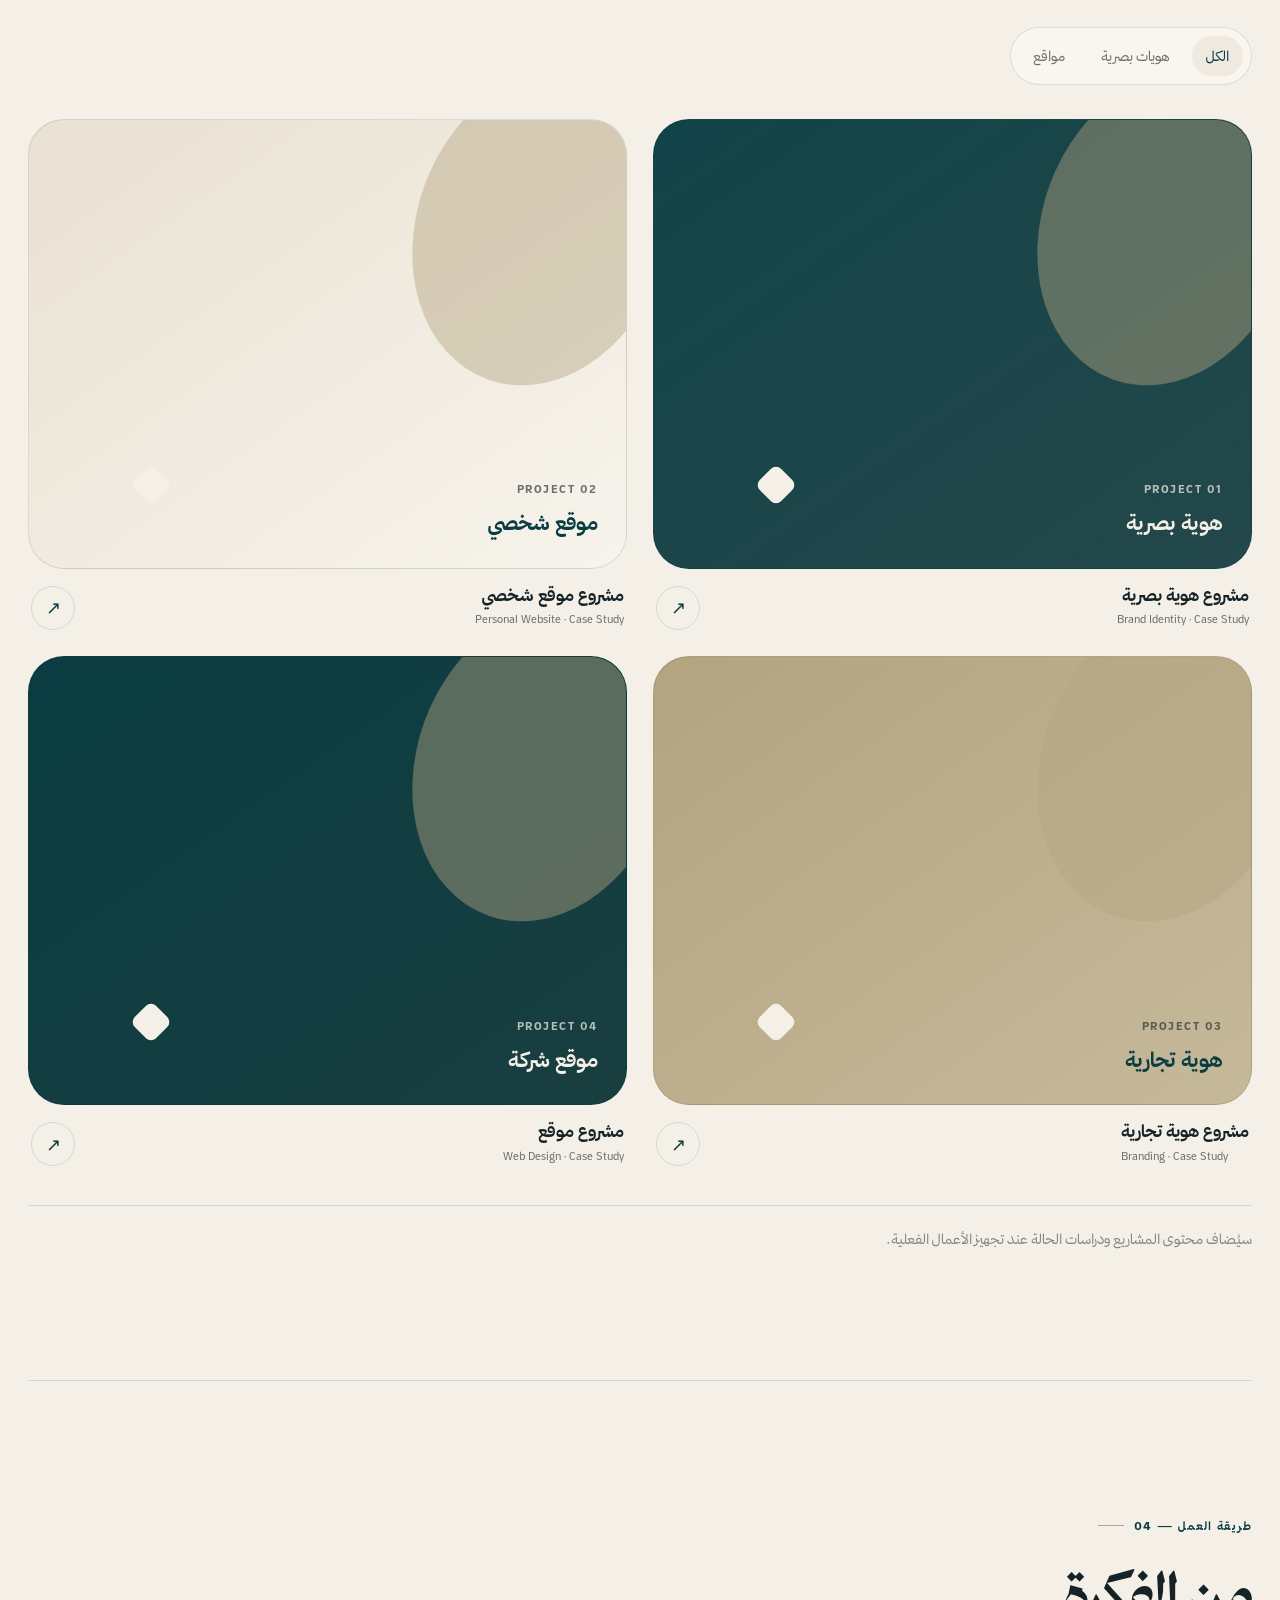
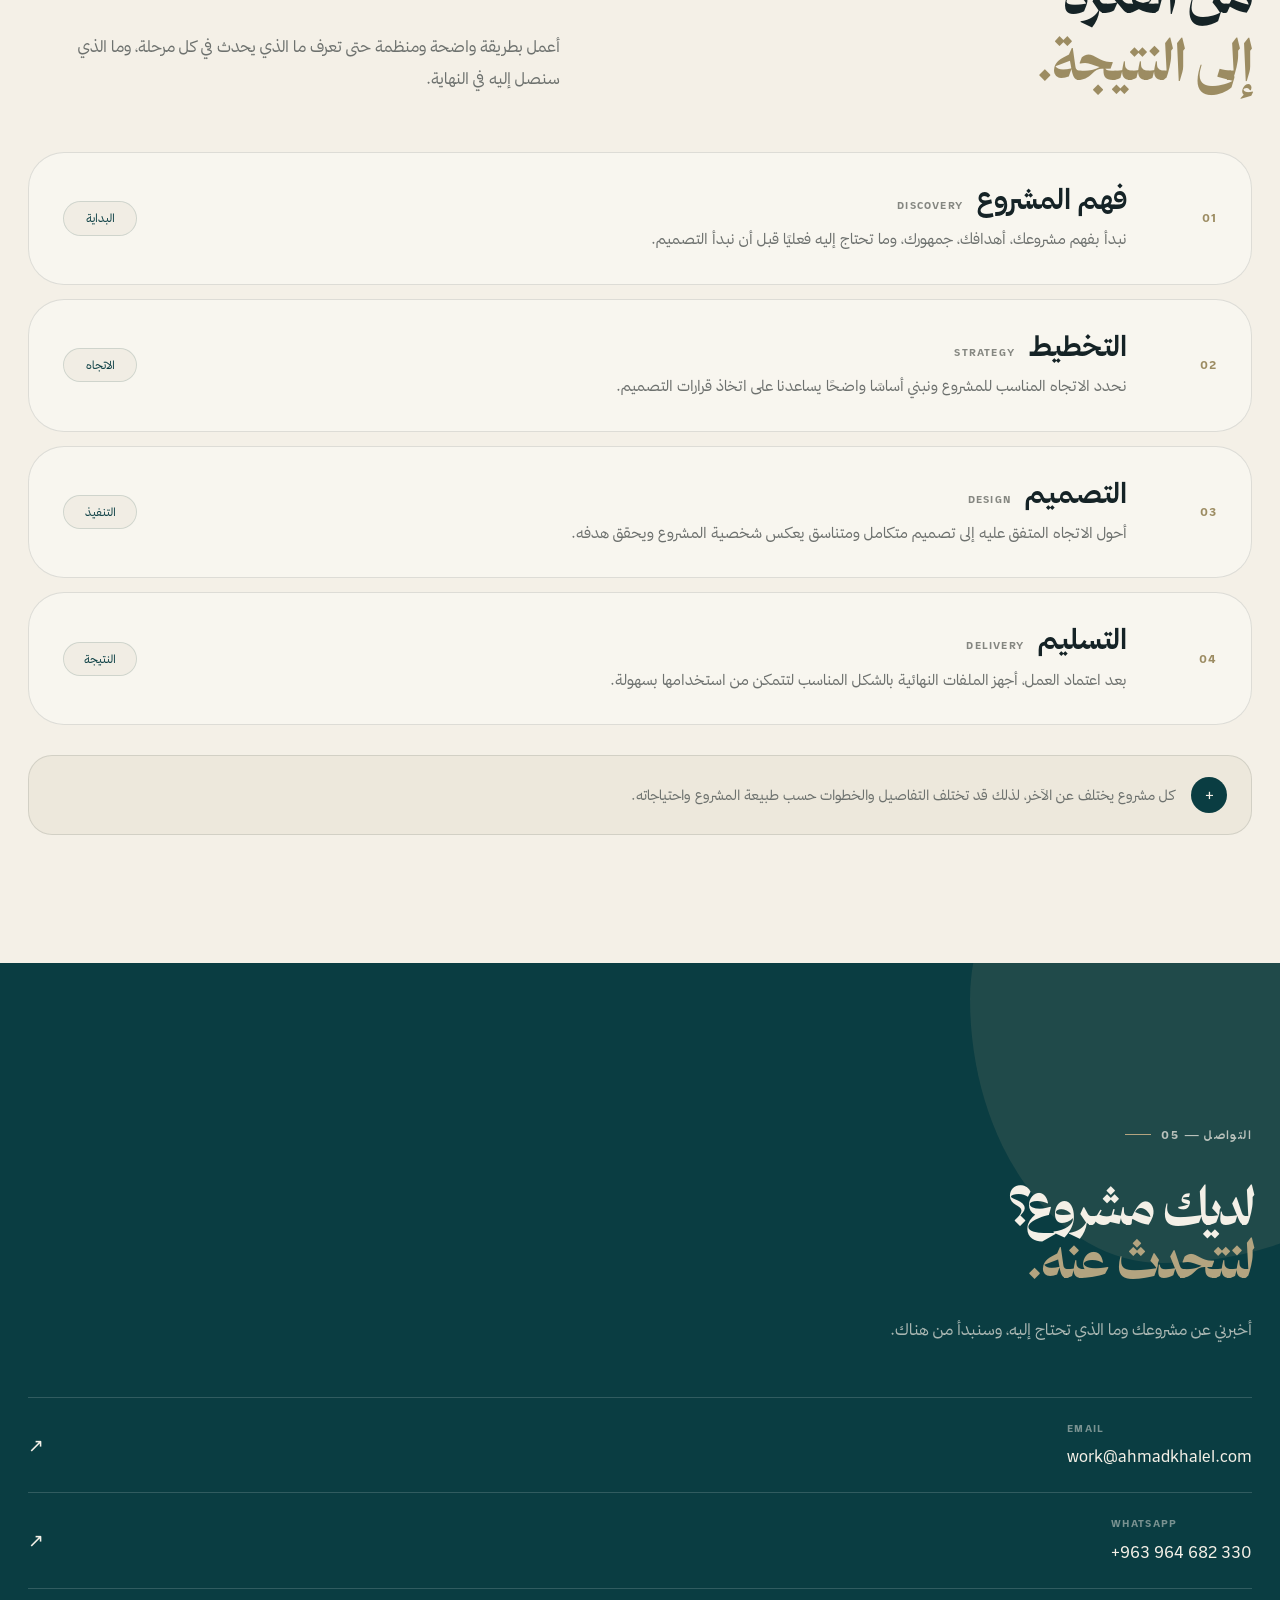
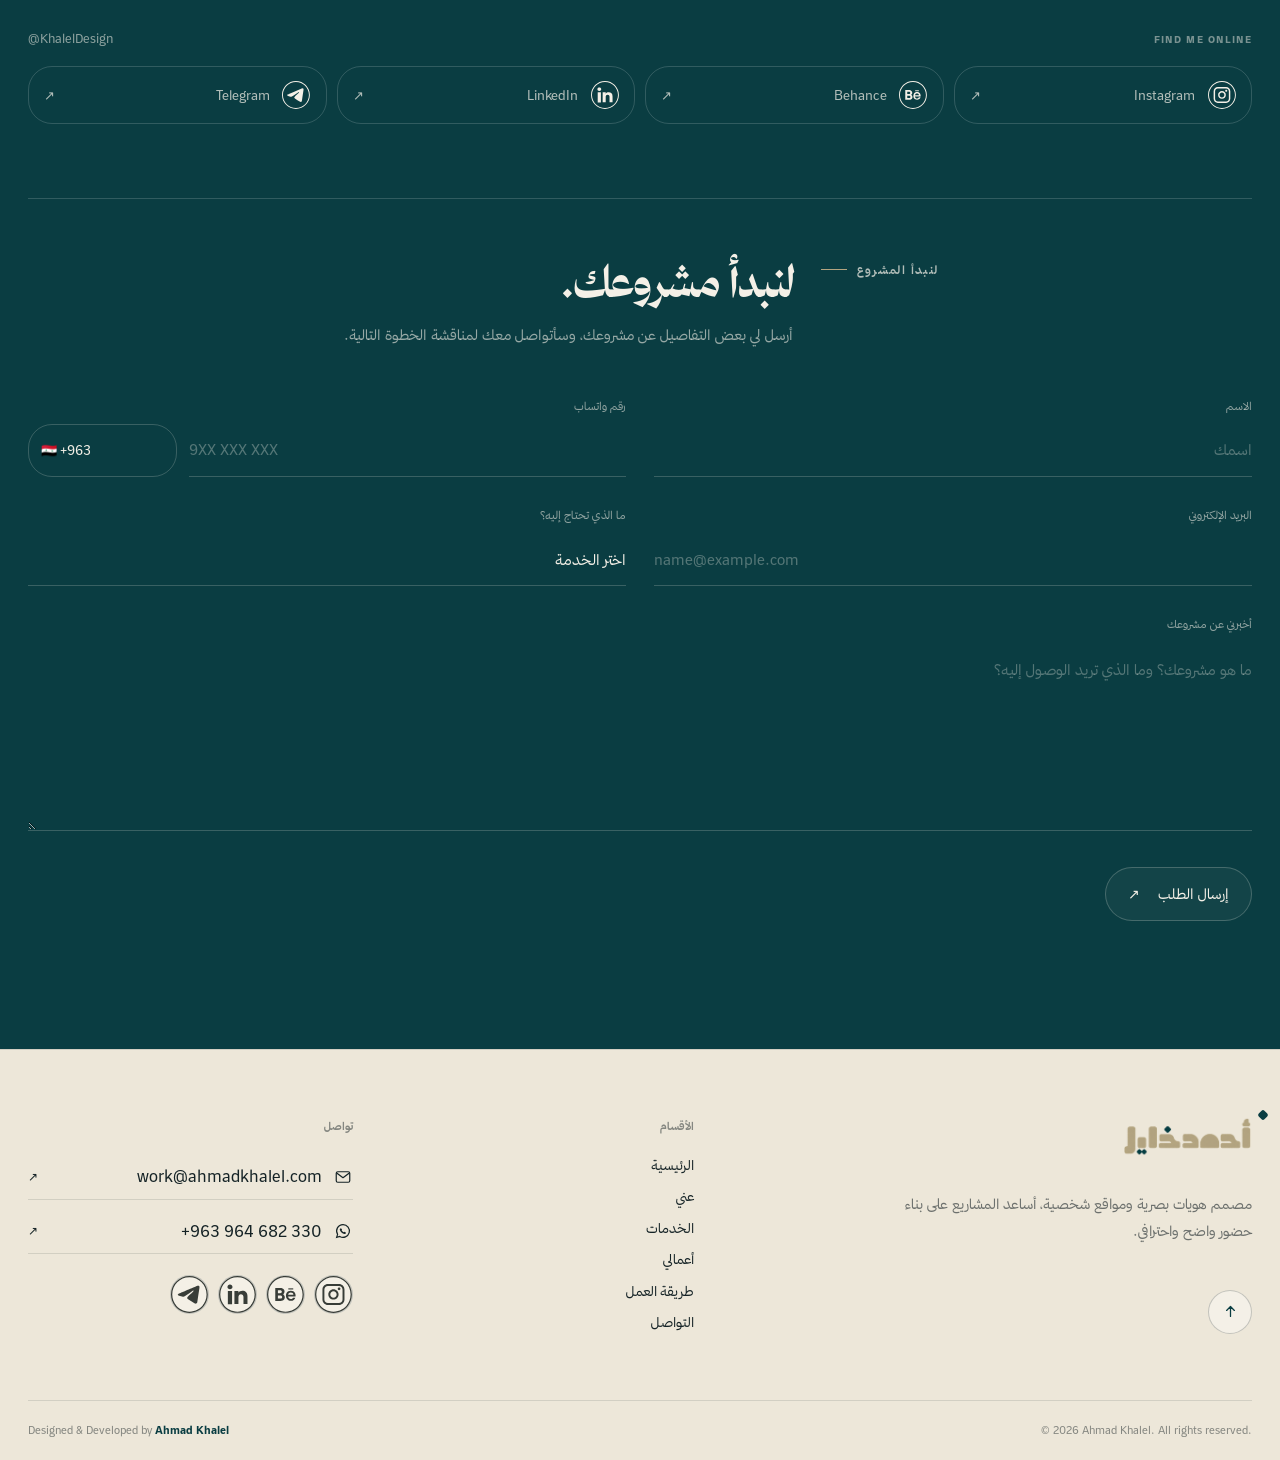
==== commit 44106fbc: "5.0" ====
--- a/form-identity-website/index.html
+++ b/form-identity-website/index.html
@@ -1,4 +1,6 @@
-<!DOCTYPE html><html lang="ar" dir="rtl"><head><meta charset="UTF-8"><meta name="viewport" content="width=device-width, initial-scale=1.0"><meta name="robots" content="noindex, nofollow"><title>معلومات الهوية والموقع | أحمد خليل</title><link rel="icon" type="image/png" href="../assets/images/ahmad-icon.png"><link rel="stylesheet" href="../css/variables.css"><link rel="stylesheet" href="../css/reset.css"><link rel="stylesheet" href="../css/background.css"><link rel="stylesheet" href="../css/base.css"><link rel="stylesheet" href="../css/components.css"><link rel="stylesheet" href="../css/sections.css"><link rel="stylesheet" href="../css/responsive.css"><link rel="stylesheet" href="../css/forms.css"></head><body class="site-body"><main class="form-page"><div class="container form-page-shell"><header class="form-page-head"><p class="section-label">IDENTITY + WEBSITE — FORM</p><h1 class="form-page-title">معلومات <span>هويتك وموقعك.</span></h1><p class="form-page-intro">هذا النموذج مخصص للمشاريع التي تشمل الهوية البصرية والموقع معًا. تبدأ مرحلة المشروع بالهوية البصرية أولًا، وبعد اعتمادها ننتقل إلى تصميم وتنفيذ الموقع انطلاقًا من الهوية نفسها.</p></header><section class="form-card"><form class="form-page-form combined-questionnaire" id="identity-website-form" action="#" method="POST"><div class="form-verification" id="form-verification"><div class="form-verification-head"><p class="form-verification-label">01 — VERIFICATION</p><h2>تأكيد بياناتك.</h2><p>أدخل رقم WhatsApp الذي تم التواصل معك من خلاله. يجب أن يطابق الرقم المرتبط بالرابط الخاص الذي وصلك.</p></div><div class="form-verification-row"><label for="verify-whatsapp-number">رقم WhatsApp</label><input id="verify-whatsapp-number" type="tel" inputmode="tel" dir="ltr" placeholder="+963 ..." autocomplete="tel"><button type="button" id="verify-whatsapp">التحقق والمتابعة ↗</button></div><div id="verify-message" class="page-message" hidden></div></div><input type="hidden" name="token" id="form-token"><input type="hidden" name="client-id" id="verified-client-id"><input type="hidden" name="project-id" id="verified-project-id"><input type="hidden" name="whatsapp" id="verified-whatsapp"><div id="combined-fields" hidden><div class="form-section-divider"><p class="section-label">02 — IDENTITY</p><h2>الهوية البصرية</h2><p>هذا القسم يمثل الأساس الذي سينطلق منه الموقع لاحقًا.</p></div>
+<!DOCTYPE html><html lang="ar" dir="rtl"><head><meta charset="UTF-8"><meta name="viewport" content="width=device-width, initial-scale=1.0"><meta name="robots" content="noindex, nofollow"><title>معلومات الهوية والموقع | أحمد خليل</title><link rel="icon" type="image/png" href="../assets/images/ahmad-icon.png"><link rel="stylesheet" href="../css/variables.css"><link rel="stylesheet" href="../css/reset.css"><link rel="stylesheet" href="../css/background.css"><link rel="stylesheet" href="../css/base.css"><link rel="stylesheet" href="../css/components.css"><link rel="stylesheet" href="../css/sections.css"><link rel="stylesheet" href="../css/responsive.css"><link rel="stylesheet" href="../css/forms.css">
+<script src="../js/private-form.js"></script>
+</head><body class="site-body"><main class="form-page"><div class="container form-page-shell"><header class="form-page-head"><p class="section-label">IDENTITY + WEBSITE — FORM</p><h1 class="form-page-title">معلومات <span>هويتك وموقعك.</span></h1><p class="form-page-intro">هذا النموذج مخصص للمشاريع التي تشمل الهوية البصرية والموقع معًا. تبدأ مرحلة المشروع بالهوية البصرية أولًا، وبعد اعتمادها ننتقل إلى تصميم وتنفيذ الموقع انطلاقًا من الهوية نفسها.</p></header><section class="form-card"><form class="form-page-form combined-questionnaire" id="identity-website-form" action="#" method="POST"><div class="form-verification" id="form-verification"><div class="form-verification-head"><p class="form-verification-label">01 — VERIFICATION</p><h2>تأكيد بياناتك.</h2><p>أدخل رقم WhatsApp الذي تم التواصل معك من خلاله. يجب أن يطابق الرقم المرتبط بالرابط الخاص الذي وصلك.</p></div><div class="form-verification-row"><label for="verify-whatsapp-number">رقم WhatsApp</label><input id="verify-whatsapp-number" type="tel" inputmode="tel" dir="ltr" placeholder="+963 ..." autocomplete="tel"><button type="button" id="verify-whatsapp">التحقق والمتابعة ↗</button></div><div id="verify-message" class="page-message" hidden></div></div><input type="hidden" name="token" id="form-token"><input type="hidden" name="client-id" id="verified-client-id"><input type="hidden" name="project-id" id="verified-project-id"><input type="hidden" name="whatsapp" id="verified-whatsapp"><div id="combined-fields" hidden><div class="form-section-divider"><p class="section-label">02 — IDENTITY</p><h2>الهوية البصرية</h2><p>هذا القسم يمثل الأساس الذي سينطلق منه الموقع لاحقًا.</p></div>
 <div class="form-page-field full"><label for="identity-q1">1. ما هي اللغة الرئيسية؟ وهل تريد استخدام لغة واحدة فقط؟</label><textarea id="identity-q1" name="identity-q1" required></textarea></div>
 <div class="form-page-field full"><label for="identity-q2">2. ما هي الطريقة الصحيحة لكتابة الاسم باللغة/اللغات المختارة؟</label><textarea id="identity-q2" name="identity-q2"></textarea></div>
 <div class="form-page-field full"><label for="identity-q3">3. ما هو معنى الاسم بالضبط؟ ولماذا تم اختيار هذا الاسم بالتحديد؟</label><textarea id="identity-q3" name="identity-q3"></textarea></div>
